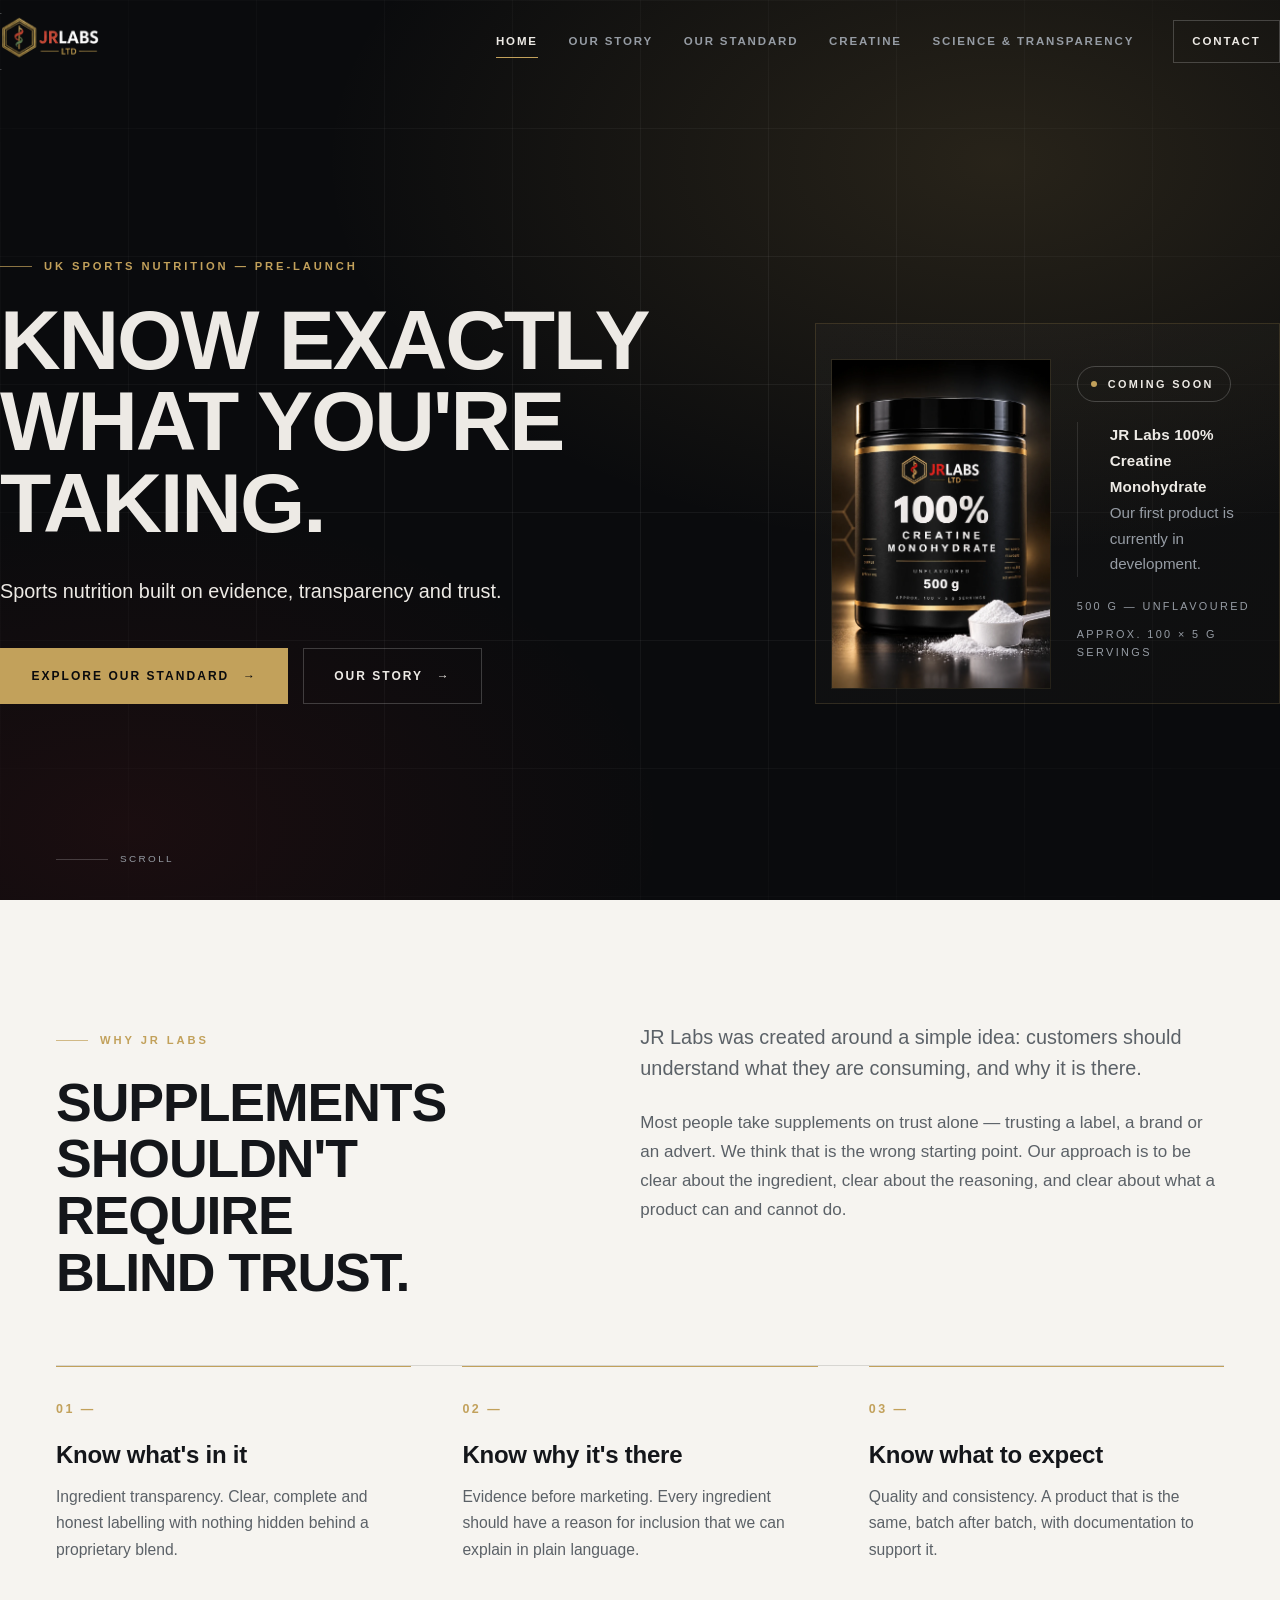
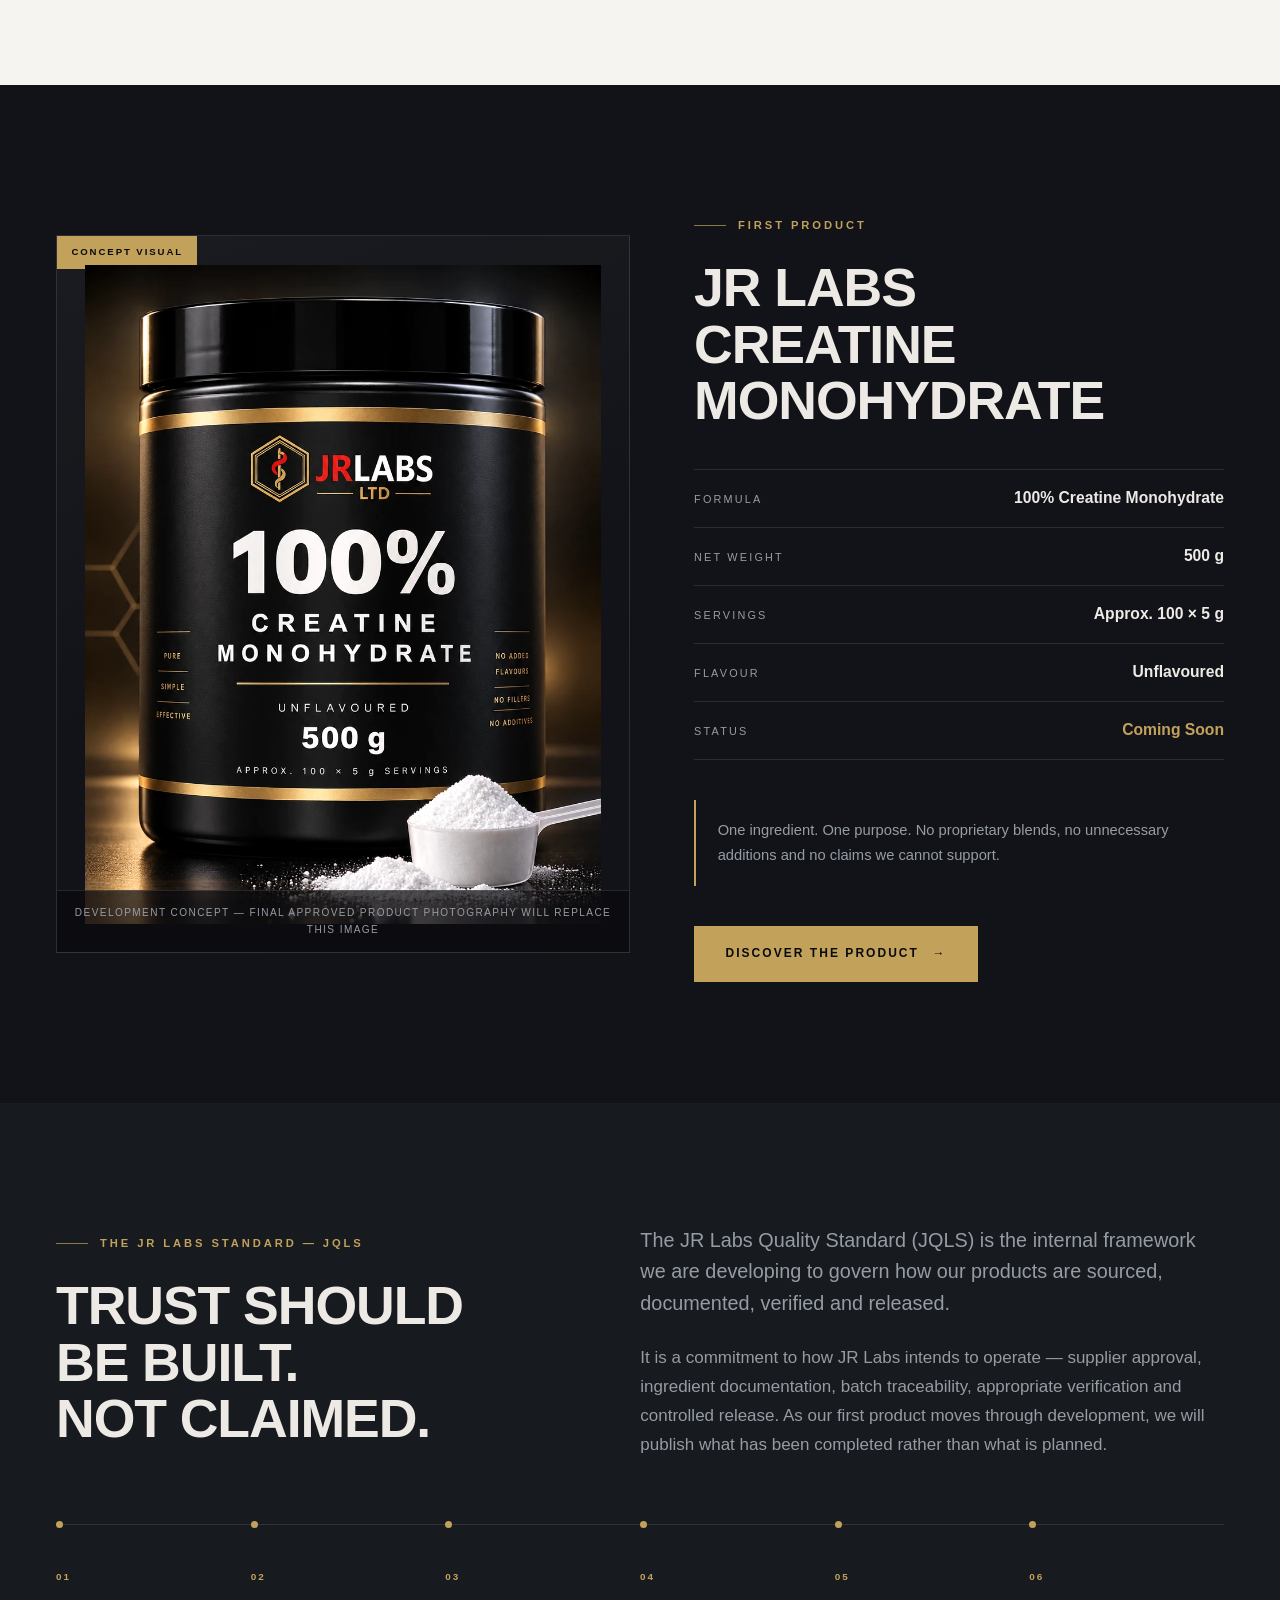
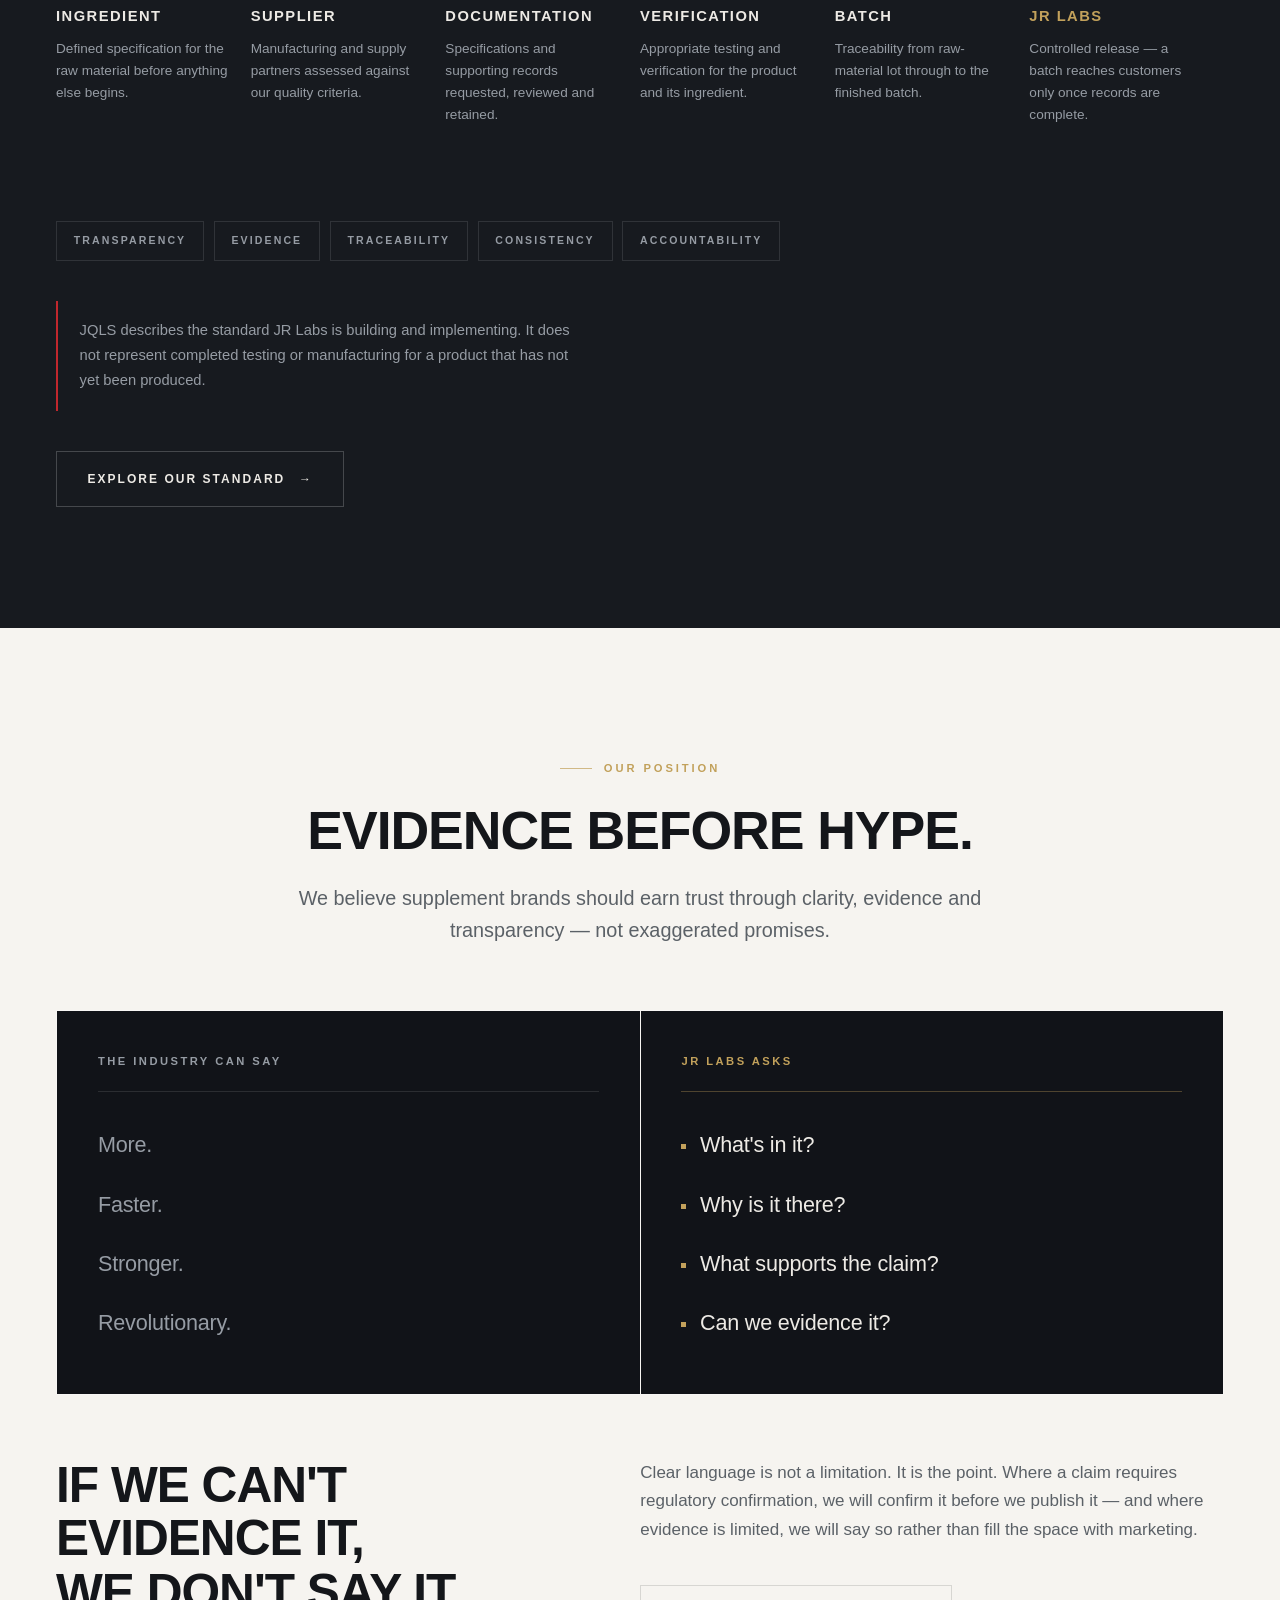
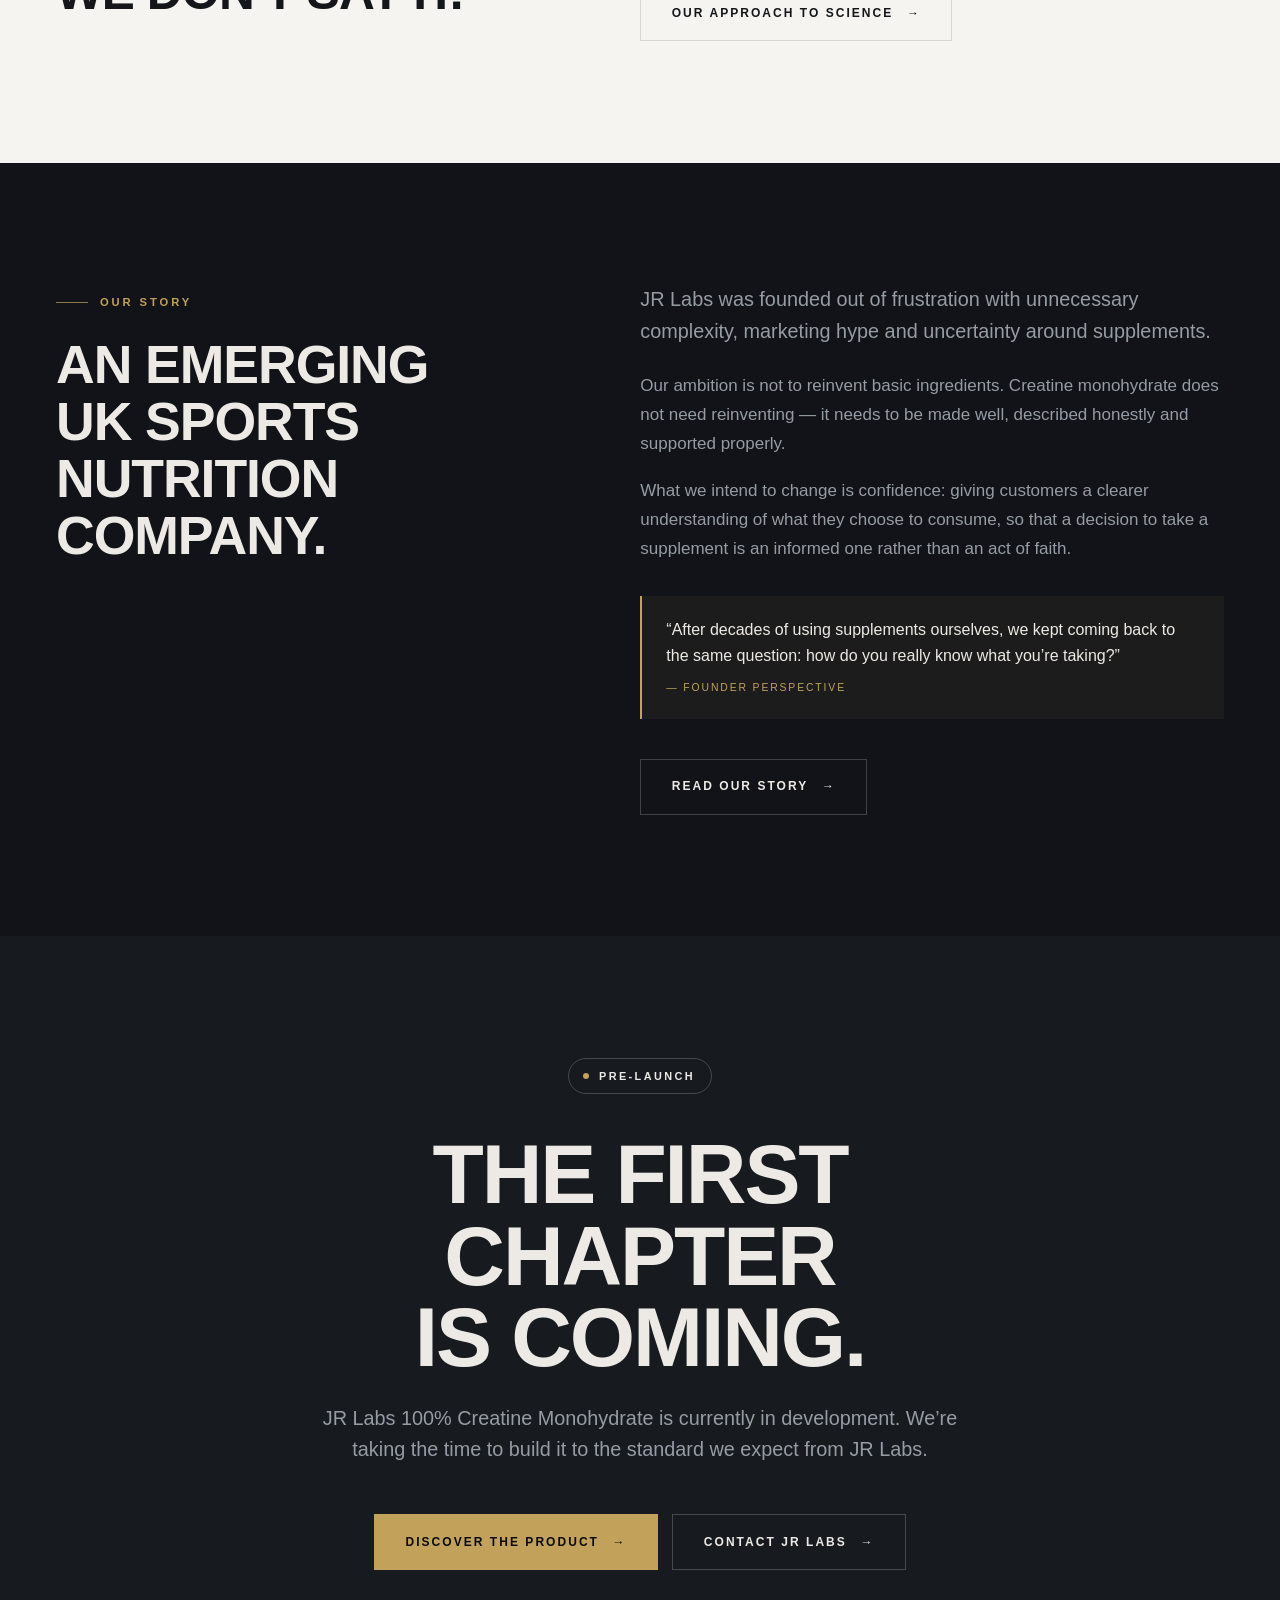
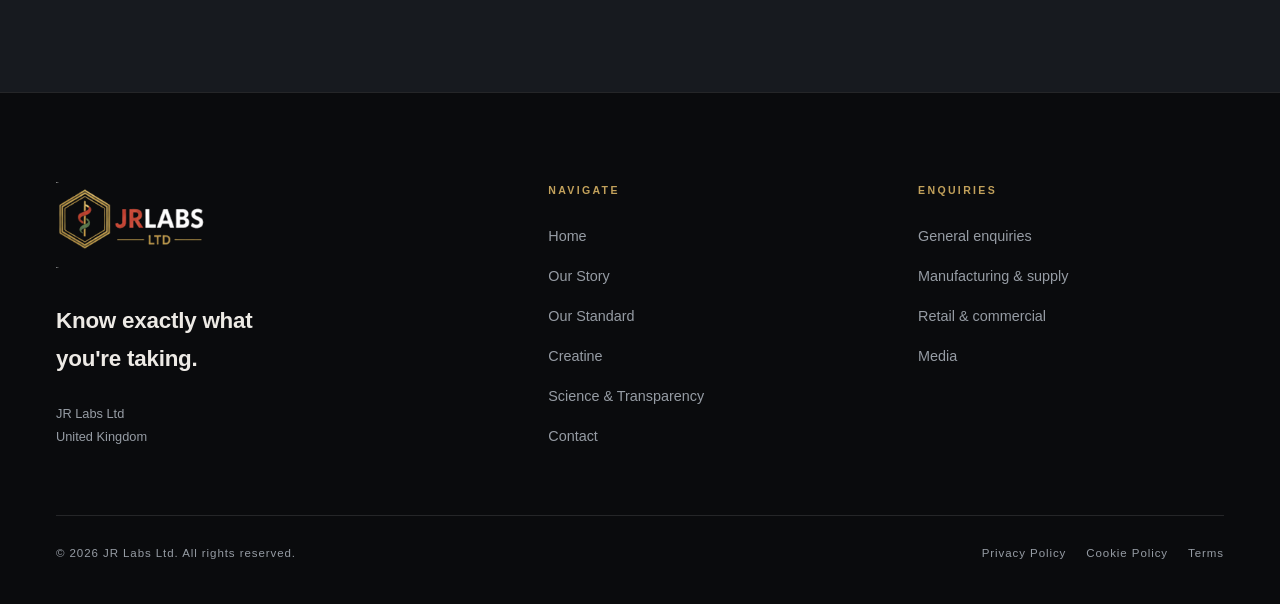
==== index.html @ 61f6411d "Add files via upload" ====
<!DOCTYPE html>
<html lang="en-GB">
<head>
<meta charset="utf-8">
<meta name="viewport" content="width=device-width, initial-scale=1">
<title>JR Labs — Know exactly what you're taking. | Evidence-led sports nutrition</title>
<meta name="description" content="JR Labs is an emerging UK sports nutrition company built around quality, transparency and trust. Our first product — JR Labs 100% Creatine Monohydrate — is coming soon.">
<link rel="canonical" href="https://jrlabs.co.uk/">
<meta name="theme-color" content="#0A0B0D">
<meta name="robots" content="index, follow">

<!-- Open Graph / social -->
<meta property="og:type" content="website">
<meta property="og:site_name" content="JR Labs">
<meta property="og:locale" content="en_GB">
<meta property="og:title" content="JR Labs — Know exactly what you're taking.">
<meta property="og:description" content="Evidence-led sports nutrition built around quality, transparency and trust. Our first product is coming soon.">
<meta property="og:url" content="https://jrlabs.co.uk/">
<meta property="og:image" content="https://jrlabs.co.uk/assets/img/og-image.svg">
<meta name="twitter:card" content="summary_large_image">
<meta name="twitter:title" content="JR Labs — Know exactly what you're taking.">
<meta name="twitter:description" content="Evidence-led sports nutrition built around quality, transparency and trust.">
<meta name="twitter:image" content="https://jrlabs.co.uk/assets/img/og-image.svg">

<link rel="icon" href="assets/img/favicon.svg" type="image/svg+xml">
<link rel="stylesheet" href="assets/css/styles.css">

<!-- Organisation data limited to facts confirmed by JR Labs. No address,
     company number, contact point or social profile is asserted here. -->
<script type="application/ld+json">
{
  "@context": "https://schema.org",
  "@type": "Organization",
  "name": "JR Labs Ltd",
  "alternateName": "JR Labs",
  "url": "https://jrlabs.co.uk/",
  "description": "JR Labs is an emerging UK sports nutrition company developing evidence-led supplements built around quality, transparency and trust.",
  "foundingLocation": { "@type": "Country", "name": "United Kingdom" }
}
</script>
</head>
<body>
<a class="skip-link" href="#main">Skip to content</a>

<!-- ============================ HEADER ============================ -->
<header class="site-header" id="siteHeader">
  <div class="wrap header-inner">
    <a class="brand brand--real" href="index.html" aria-label="JR Labs — home">
      <img src="assets/img/jr-labs-logo.png" alt="JR Labs Ltd" class="brand-logo" width="207" height="118">
    </a>

    <nav class="nav" aria-label="Primary">
      <ul class="nav-list">
        <li><a href="index.html" aria-current="page">Home</a></li>
        <li><a href="our-story.html">Our Story</a></li>
        <li><a href="our-standard.html">Our Standard</a></li>
        <li><a href="creatine.html">Creatine</a></li>
        <li><a href="science-transparency.html">Science &amp; Transparency</a></li>
        <li class="nav-cta"><a href="contact.html">Contact</a></li>
      </ul>
    </nav>

    <button class="nav-toggle" type="button" aria-expanded="false" aria-controls="mobileNav" aria-label="Open menu">
      <span class="bars" aria-hidden="true"><span></span><span></span></span>
    </button>
  </div>
</header>

<!-- ========================= MOBILE NAV ========================== -->
<div class="mobile-nav" id="mobileNav">
  <nav aria-label="Mobile">
    <ul>
      <li><a class="m-link" href="index.html" aria-current="page"><span class="idx">01</span> Home</a></li>
      <li><a class="m-link" href="our-story.html"><span class="idx">02</span> Our Story</a></li>
      <li><a class="m-link" href="our-standard.html"><span class="idx">03</span> Our Standard</a></li>
      <li><a class="m-link" href="creatine.html"><span class="idx">04</span> Creatine</a></li>
      <li><a class="m-link" href="science-transparency.html"><span class="idx">05</span> Science</a></li>
      <li><a class="m-link" href="contact.html"><span class="idx">06</span> Contact</a></li>
    </ul>
  </nav>
  <p class="m-foot">JR Labs Ltd — United Kingdom<br>Know exactly what you're taking.</p>
</div>

<main id="main">

  <!-- ======================= 1. HERO ============================= -->
  <section class="hero">
    <div class="hero-bg" aria-hidden="true"></div>
    <div class="hero-grid" aria-hidden="true"></div>

    <div class="wrap hero-inner">
      <div>
        <p class="eyebrow reveal">UK Sports Nutrition — Pre-Launch</p>
        <h1 class="display reveal d1">Know exactly<br>what you're<br>taking.</h1>
        <p class="lead reveal d2">Sports nutrition built on evidence, transparency and trust.</p>

        <div class="btn-row mt-3 reveal d3">
          <a class="btn btn--gold" href="our-standard.html">Explore Our Standard <span class="arw" aria-hidden="true">→</span></a>
          <a class="btn btn--ghost" href="our-story.html">Our Story <span class="arw" aria-hidden="true">→</span></a>
        </div>
      </div>

      <aside class="hero-aside hero-concept reveal d2">
        <div class="hero-concept-visual">
          <img src="assets/img/product-concept.webp" alt="Photorealistic development concept of a JR Labs 500 g creatine monohydrate tub. Final packaging is not yet approved." width="600" height="900" decoding="async">
        </div>
        <div class="hero-concept-copy">
          <span class="pill"><span class="dot" aria-hidden="true"></span> Coming Soon</span>
          <p class="hero-product">
            <strong>JR Labs 100% Creatine Monohydrate</strong>
            Our first product is currently in development.
          </p>
          <p class="hero-meta">
            <span>500 g — Unflavoured</span>
            <span>Approx. 100 × 5 g servings</span>
          </p>
        </div>
      </aside>
    </div>

    <p class="scroll-cue" aria-hidden="true"><span class="line"></span> Scroll</p>
  </section>

  <!-- ==================== 2. WHY JR LABS ========================= -->
  <section class="section section--light" aria-labelledby="why-h">
    <div class="wrap">
      <div class="split">
        <div>
          <p class="eyebrow reveal">Why JR Labs</p>
          <h2 class="h2 reveal d1" id="why-h">Supplements<br>shouldn't require<br>blind trust.</h2>
        </div>
        <div class="reveal d2">
          <p class="lead">JR Labs was created around a simple idea: customers should understand what they are consuming, and why it is there.</p>
          <p class="body mt-2">Most people take supplements on trust alone — trusting a label, a brand or an advert. We think that is the wrong starting point. Our approach is to be clear about the ingredient, clear about the reasoning, and clear about what a product can and cannot do.</p>
        </div>
      </div>

      <div class="grid grid-3 principles mt-4">
        <article class="principle">
          <span class="num">01 —</span>
          <h3 class="h3">Know what's in it</h3>
          <p>Ingredient transparency. Clear, complete and honest labelling with nothing hidden behind a proprietary blend.</p>
        </article>
        <article class="principle">
          <span class="num">02 —</span>
          <h3 class="h3">Know why it's there</h3>
          <p>Evidence before marketing. Every ingredient should have a reason for inclusion that we can explain in plain language.</p>
        </article>
        <article class="principle">
          <span class="num">03 —</span>
          <h3 class="h3">Know what to expect</h3>
          <p>Quality and consistency. A product that is the same, batch after batch, with documentation to support it.</p>
        </article>
      </div>
    </div>
  </section>

  <!-- ==================== 3. FIRST PRODUCT ======================= -->
  <section class="section section--charcoal" aria-labelledby="product-h">
    <div class="wrap product-showcase">
      <!-- Concept visual. Replace with approved product photography at launch. -->
      <figure class="concept reveal" style="margin:0">
        <span class="concept-tag">Concept Visual</span>
        <img src="assets/img/product-concept.webp" alt="Photorealistic development concept of a matte-black JR Labs creatine monohydrate tub with gold, white and red branding. Final packaging design is not yet confirmed." width="800" height="1200" loading="lazy" decoding="async">
        <figcaption class="concept-note">Development concept — final approved product photography will replace this image</figcaption>
      </figure>

      <div class="reveal d1">
        <p class="eyebrow">First Product</p>
        <h2 class="h2" id="product-h">JR Labs<br>Creatine<br>Monohydrate</h2>

        <dl class="spec mt-3">
          <div><dt>Formula</dt><dd>100% Creatine Monohydrate</dd></div>
          <div><dt>Net weight</dt><dd>500 g</dd></div>
          <div><dt>Servings</dt><dd>Approx. 100 × 5 g</dd></div>
          <div><dt>Flavour</dt><dd>Unflavoured</dd></div>
          <div><dt>Status</dt><dd class="accent">Coming Soon</dd></div>
        </dl>

        <p class="note mt-3">One ingredient. One purpose. No proprietary blends, no unnecessary additions and no claims we cannot support.</p>

        <div class="btn-row mt-3">
          <a class="btn btn--gold" href="creatine.html">Discover the product <span class="arw" aria-hidden="true">→</span></a>
        </div>
      </div>
    </div>
  </section>

  <!-- ================= 4. THE JR LABS STANDARD =================== -->
  <section class="section section--graphite" aria-labelledby="standard-h">
    <div class="wrap">
      <div class="split">
        <div>
          <p class="eyebrow reveal">The JR Labs Standard — JQLS</p>
          <h2 class="h2 reveal d1" id="standard-h">Trust should<br>be built.<br>Not claimed.</h2>
        </div>
        <div class="reveal d2">
          <p class="lead">The JR Labs Quality Standard (JQLS) is the internal framework we are developing to govern how our products are sourced, documented, verified and released.</p>
          <p class="body mt-2">It is a commitment to how JR Labs intends to operate — supplier approval, ingredient documentation, batch traceability, appropriate verification and controlled release. As our first product moves through development, we will publish what has been completed rather than what is planned.</p>
        </div>
      </div>

      <!-- Quality pathway -->
      <ol class="pathway">
        <li class="path-step">
          <span class="step-n">01</span>
          <h3>Ingredient</h3>
          <p>Defined specification for the raw material before anything else begins.</p>
        </li>
        <li class="path-step">
          <span class="step-n">02</span>
          <h3>Supplier</h3>
          <p>Manufacturing and supply partners assessed against our quality criteria.</p>
        </li>
        <li class="path-step">
          <span class="step-n">03</span>
          <h3>Documentation</h3>
          <p>Specifications and supporting records requested, reviewed and retained.</p>
        </li>
        <li class="path-step">
          <span class="step-n">04</span>
          <h3>Verification</h3>
          <p>Appropriate testing and verification for the product and its ingredient.</p>
        </li>
        <li class="path-step">
          <span class="step-n">05</span>
          <h3>Batch</h3>
          <p>Traceability from raw-material lot through to the finished batch.</p>
        </li>
        <li class="path-step">
          <span class="step-n">06</span>
          <h3>JR Labs</h3>
          <p>Controlled release — a batch reaches customers only once records are complete.</p>
        </li>
      </ol>

      <div class="chips mt-4 reveal">
        <span class="chip">Transparency</span>
        <span class="chip">Evidence</span>
        <span class="chip">Traceability</span>
        <span class="chip">Consistency</span>
        <span class="chip">Accountability</span>
      </div>

      <p class="note note--red mt-3">JQLS describes the standard JR Labs is building and implementing. It does not represent completed testing or manufacturing for a product that has not yet been produced.</p>

      <div class="btn-row mt-3 reveal">
        <a class="btn btn--ghost" href="our-standard.html">Explore Our Standard <span class="arw" aria-hidden="true">→</span></a>
      </div>
    </div>
  </section>

  <!-- ================= 5. EVIDENCE BEFORE HYPE =================== -->
  <section class="section section--light" aria-labelledby="evidence-h">
    <div class="wrap">
      <div class="center">
        <p class="eyebrow reveal">Our Position</p>
        <h2 class="h2 reveal d1" id="evidence-h">Evidence before hype.</h2>
        <p class="lead mt-2 reveal d2">We believe supplement brands should earn trust through clarity, evidence and transparency — not exaggerated promises.</p>
      </div>

      <div class="compare mt-4 reveal">
        <div class="industry">
          <h3>The industry can say</h3>
          <ul>
            <li>More.</li>
            <li>Faster.</li>
            <li>Stronger.</li>
            <li>Revolutionary.</li>
          </ul>
        </div>
        <div class="jr">
          <h3>JR Labs asks</h3>
          <ul>
            <li>What's in it?</li>
            <li>Why is it there?</li>
            <li>What supports the claim?</li>
            <li>Can we evidence it?</li>
          </ul>
        </div>
      </div>

      <div class="split mt-4">
        <p class="statement reveal">If we can't evidence it,<br>we don't say it.</p>
        <div class="reveal d1">
          <p class="body">Clear language is not a limitation. It is the point. Where a claim requires regulatory confirmation, we will confirm it before we publish it — and where evidence is limited, we will say so rather than fill the space with marketing.</p>
          <div class="btn-row mt-3">
            <a class="btn btn--ghost" href="science-transparency.html">Our approach to science <span class="arw" aria-hidden="true">→</span></a>
          </div>
        </div>
      </div>
    </div>
  </section>

  <!-- ======================= 6. OUR STORY ======================== -->
  <section class="section section--charcoal" aria-labelledby="story-h">
    <div class="wrap split">
      <div>
        <p class="eyebrow reveal">Our Story</p>
        <h2 class="h2 reveal d1" id="story-h">An emerging<br>UK sports<br>nutrition<br>company.</h2>
      </div>
      <div class="reveal d2">
        <p class="lead">JR Labs was founded out of frustration with unnecessary complexity, marketing hype and uncertainty around supplements.</p>
        <p class="body mt-2">Our ambition is not to reinvent basic ingredients. Creatine monohydrate does not need reinventing — it needs to be made well, described honestly and supported properly.</p>
        <p class="body">What we intend to change is confidence: giving customers a clearer understanding of what they choose to consume, so that a decision to take a supplement is an informed one rather than an act of faith.</p>
        <blockquote class="founder-note">“After decades of using supplements ourselves, we kept coming back to the same question: how do you really know what you’re taking?”<span>— Founder perspective</span></blockquote>
        <div class="btn-row mt-3">
          <a class="btn btn--ghost" href="our-story.html">Read our story <span class="arw" aria-hidden="true">→</span></a>
        </div>
      </div>
    </div>
  </section>

  <!-- ==================== 7. PRE-LAUNCH CTA ====================== -->
  <section class="section section--graphite cta-band" aria-labelledby="cta-h">
    <div class="wrap">
      <span class="pill reveal"><span class="dot" aria-hidden="true"></span> Pre-Launch</span>
      <h2 class="display mt-3 reveal d1" id="cta-h">The first chapter<br>is coming.</h2>
      <p class="lead mt-2 reveal d2" style="margin-inline:auto">JR Labs 100% Creatine Monohydrate is currently in development. We’re taking the time to build it to the standard we expect from JR Labs.</p>
      <div class="btn-row reveal d3">
        <a class="btn btn--gold" href="creatine.html">Discover the product <span class="arw" aria-hidden="true">→</span></a>
        <a class="btn btn--ghost" href="contact.html">Contact JR Labs <span class="arw" aria-hidden="true">→</span></a>
      </div>
    </div>
  </section>

</main>

<!-- ============================ FOOTER ============================ -->
<footer class="site-footer">
  <div class="wrap">
    <div class="footer-top">
      <div>
        <a class="brand brand--real" href="index.html" aria-label="JR Labs — home">
      <img src="assets/img/jr-labs-logo.png" alt="JR Labs Ltd" class="brand-logo" width="207" height="118">
    </a>
        <p class="footer-tag">Know exactly what you're taking.</p>
        <p class="footer-co">JR Labs Ltd<br>United Kingdom</p>
      </div>

      <nav aria-label="Footer">
        <h2 class="footer-h">Navigate</h2>
        <ul class="footer-links">
          <li><a href="index.html">Home</a></li>
          <li><a href="our-story.html">Our Story</a></li>
          <li><a href="our-standard.html">Our Standard</a></li>
          <li><a href="creatine.html">Creatine</a></li>
          <li><a href="science-transparency.html">Science &amp; Transparency</a></li>
          <li><a href="contact.html">Contact</a></li>
        </ul>
      </nav>

      <div>
        <h2 class="footer-h">Enquiries</h2>
        <ul class="footer-links">
          <li><a href="contact.html">General enquiries</a></li>
          <li><a href="contact.html">Manufacturing &amp; supply</a></li>
          <li><a href="contact.html">Retail &amp; commercial</a></li>
          <li><a href="contact.html">Media</a></li>
        </ul>
      </div>
    </div>

    <div class="footer-bottom">
      <p>&copy; <span data-year>2026</span> JR Labs Ltd. All rights reserved.</p>
      <nav class="footer-legal" aria-label="Legal">
        <a href="privacy-policy.html">Privacy Policy</a>
        <a href="cookie-policy.html">Cookie Policy</a>
        <a href="terms.html">Terms</a>
      </nav>
    </div>
  </div>
</footer>

<script src="assets/js/main.js" defer></script>
</body>
</html>
---- assets/css/styles.css ----
/* ==========================================================================
   JR LABS — WEBSITE V1
   Single stylesheet. No build step, no external dependencies.
   Sections: 1 Tokens · 2 Reset · 3 Typography · 4 Layout · 5 Buttons
             6 Header/Nav · 7 Hero · 8 Components · 9 Pages · 10 Footer
             11 Forms · 12 Motion · 13 Responsive
   ========================================================================== */

/* 1. TOKENS ---------------------------------------------------------------- */
:root{
  /* Surfaces */
  --ink:#0A0B0D;
  --charcoal:#111318;
  --graphite:#171A1F;
  --graphite-2:#20242A;
  --paper:#F6F4F0;
  --paper-2:#ECE8E1;
  --white:#FFFFFF;

  /* Brand */
  --gold:#C2A15B;
  --gold-deep:#9A7E3F;
  --gold-wash:rgba(194,161,91,.14);
  --red:#C1272D;

  /* Text */
  --on-dark:#EDEAE5;
  --on-dark-muted:#969CA4;
  --on-light:#14161A;
  --on-light-muted:#5B6167;

  /* Lines */
  --line-dark:rgba(255,255,255,.11);
  --line-dark-2:rgba(255,255,255,.20);
  --line-light:rgba(10,11,13,.13);

  /* Metrics */
  --gutter:clamp(20px,5vw,56px);
  --maxw:1220px;
  --section-y:clamp(76px,9.5vw,150px);
  --header-h:84px;
  --header-h-sm:64px;

  /* Type */
  --ff:"Inter","Helvetica Neue",Helvetica,Arial,"Segoe UI",Roboto,system-ui,-apple-system,sans-serif;

  --ease:cubic-bezier(.22,.61,.36,1);
}
:root{ --on-light-muted:#5B6167; }

/* 2. RESET ----------------------------------------------------------------- */
*,*::before,*::after{ box-sizing:border-box; }
html{ -webkit-text-size-adjust:100%; scroll-behavior:smooth; }
body{
  margin:0;
  font-family:var(--ff);
  font-size:1.0625rem;
  line-height:1.7;
  color:var(--on-dark);
  background:var(--ink);
  -webkit-font-smoothing:antialiased;
  text-rendering:optimizeLegibility;
  overflow-x:hidden;
}
img,svg{ max-width:100%; display:block; }
a{ color:inherit; text-decoration:none; }
button{ font:inherit; color:inherit; }
ul,ol{ margin:0; padding:0; list-style:none; }
h1,h2,h3,h4,p,figure,blockquote{ margin:0; }
hr{ border:0; border-top:1px solid var(--line-dark); margin:0; }

/* Focus — always visible, never removed */
:focus-visible{
  outline:2px solid var(--gold);
  outline-offset:3px;
  border-radius:1px;
}
.skip-link{
  position:absolute; left:var(--gutter); top:-100px; z-index:200;
  background:var(--gold); color:var(--ink);
  padding:.75rem 1.25rem; font-size:.8rem; letter-spacing:.14em; text-transform:uppercase; font-weight:600;
  transition:top .2s var(--ease);
}
.skip-link:focus{ top:1rem; }

/* 3. TYPOGRAPHY ------------------------------------------------------------ */
.display{
  font-size:clamp(2.45rem,7.2vw,5.25rem);
  line-height:.97;
  letter-spacing:-.025em;
  font-weight:650;
  text-transform:uppercase;
}
.h2{
  font-size:clamp(1.85rem,4.4vw,3.35rem);
  line-height:1.06;
  letter-spacing:-.02em;
  font-weight:640;
  text-transform:uppercase;
}
.h3{
  font-size:clamp(1.15rem,1.9vw,1.5rem);
  line-height:1.25;
  letter-spacing:-.01em;
  font-weight:620;
}
.h4{
  font-size:.95rem; line-height:1.4; font-weight:640;
  letter-spacing:.02em;
}
.eyebrow{
  display:inline-flex; align-items:center; gap:.75rem;
  font-size:.7rem; letter-spacing:.26em; text-transform:uppercase;
  font-weight:600; color:var(--gold); margin-bottom:1.5rem;
}
.eyebrow::before{
  content:""; width:32px; height:1px; background:var(--gold); opacity:.7;
}
.lead{
  font-size:clamp(1.05rem,1.55vw,1.28rem);
  line-height:1.6; color:var(--on-dark-muted); max-width:62ch;
}
.body{ color:var(--on-dark-muted); max-width:64ch; }
.body + .body{ margin-top:1.15rem; }
.section--light .lead,
.section--light .body{ color:var(--on-light-muted); }
.num{
  font-size:.78rem; letter-spacing:.2em; font-weight:600; color:var(--gold);
  font-variant-numeric:tabular-nums;
}
.accent{ color:var(--gold); }
.mark-red{ color:var(--red); }
strong{ font-weight:640; color:inherit; }

/* 4. LAYOUT ---------------------------------------------------------------- */
.wrap{ width:min(var(--maxw),100% - (var(--gutter) * 2)); margin-inline:auto; }
.wrap--narrow{ width:min(860px,100% - (var(--gutter) * 2)); }
.section{ padding-block:var(--section-y); position:relative; }
.section--light{ background:var(--paper); color:var(--on-light); }
.section--paper2{ background:var(--paper-2); color:var(--on-light); }
.section--charcoal{ background:var(--charcoal); }
.section--graphite{ background:var(--graphite); }
.section--tight{ padding-block:clamp(56px,6vw,96px); }
.section--light hr{ border-color:var(--line-light); }

.grid{ display:grid; gap:clamp(28px,4vw,64px); }
.grid-2{ grid-template-columns:repeat(2,minmax(0,1fr)); }
.grid-3{ grid-template-columns:repeat(3,minmax(0,1fr)); }
.grid-4{ grid-template-columns:repeat(4,minmax(0,1fr)); }
.split{ display:grid; grid-template-columns:minmax(0,1fr) minmax(0,1.15fr); gap:clamp(32px,6vw,96px); align-items:start; }
.stack > * + *{ margin-top:1.5rem; }
.mt-1{ margin-top:.75rem; } .mt-2{ margin-top:1.5rem; } .mt-3{ margin-top:2.5rem; } .mt-4{ margin-top:clamp(2.5rem,5vw,4.5rem); }
.center{ text-align:center; }
.center .lead,.center .body{ margin-inline:auto; }
.center .eyebrow{ justify-content:center; }

/* Hairline detail used throughout */
.rule{ height:1px; background:var(--line-dark); width:100%; }
.section--light .rule{ background:var(--line-light); }

/* 5. BUTTONS --------------------------------------------------------------- */
.btn{
  display:inline-flex; align-items:center; gap:.85rem;
  padding:1.05rem 1.9rem;
  font-size:.75rem; font-weight:640; letter-spacing:.17em; text-transform:uppercase;
  border:1px solid transparent; background:transparent; cursor:pointer;
  transition:background-color .35s var(--ease), color .35s var(--ease), border-color .35s var(--ease), transform .35s var(--ease);
}
.btn .arw{ transition:transform .35s var(--ease); }
.btn:hover .arw{ transform:translateX(5px); }
.btn--gold{ background:var(--gold); color:var(--ink); }
.btn--gold:hover{ background:#D4B570; }
.btn--ghost{ border-color:var(--line-dark-2); color:var(--on-dark); }
.btn--ghost:hover{ border-color:var(--gold); color:var(--gold); }
.section--light .btn--ghost{ border-color:var(--line-light); color:var(--on-light); }
.section--light .btn--ghost:hover{ border-color:var(--gold-deep); color:var(--gold-deep); }
.btn--dark{ background:var(--ink); color:var(--on-dark); }
.btn--dark:hover{ background:var(--graphite-2); }
.btn-row{ display:flex; flex-wrap:wrap; gap:.9rem; }
.link-arrow{
  display:inline-flex; align-items:center; gap:.7rem;
  font-size:.75rem; letter-spacing:.17em; text-transform:uppercase; font-weight:640;
  color:var(--gold); padding-bottom:.35rem; border-bottom:1px solid rgba(194,161,91,.35);
  transition:border-color .3s var(--ease), gap .3s var(--ease);
}
.link-arrow:hover{ border-color:var(--gold); gap:1.05rem; }

/* Coming-soon indicator */
.pill{
  display:inline-flex; align-items:center; gap:.65rem;
  padding:.5rem 1rem .5rem .85rem;
  border:1px solid var(--line-dark-2); border-radius:999px;
  font-size:.68rem; letter-spacing:.22em; text-transform:uppercase; font-weight:600;
  color:var(--on-dark);
}
.pill .dot{ width:6px; height:6px; border-radius:50%; background:var(--gold); animation:pulse 2.8s var(--ease) infinite; }
.section--light .pill{ border-color:var(--line-light); color:var(--on-light); }
@keyframes pulse{ 0%,100%{ opacity:1; transform:scale(1);} 50%{ opacity:.35; transform:scale(.8);} }

/* 6. HEADER / NAV ---------------------------------------------------------- */
.site-header{
  position:fixed; inset:0 0 auto 0; z-index:100;
  height:var(--header-h);
  display:flex; align-items:center;
  background:rgba(10,11,13,0);
  border-bottom:1px solid transparent;
  transition:height .4s var(--ease), background-color .4s var(--ease), border-color .4s var(--ease), backdrop-filter .4s var(--ease);
}
.site-header.is-scrolled{
  height:var(--header-h-sm);
  background:rgba(10,11,13,.86);
  backdrop-filter:saturate(140%) blur(14px);
  -webkit-backdrop-filter:saturate(140%) blur(14px);
  border-bottom-color:var(--line-dark);
}
.header-inner{ display:flex; align-items:center; justify-content:space-between; gap:2rem; width:100%; }

.brand{ display:inline-flex; align-items:center; gap:.8rem; }
.brand .mark{ width:30px; height:33px; color:var(--gold); flex:none; transition:transform .5s var(--ease); }
.brand:hover .mark{ transform:rotate(-8deg); }
.brand-text{ display:flex; align-items:baseline; gap:.42rem; line-height:1; }
.brand-name{ font-size:1.02rem; font-weight:700; letter-spacing:.14em; text-transform:uppercase; }
.brand-name .jr{ color:var(--red); }
.brand-suffix{ font-size:.55rem; letter-spacing:.24em; font-weight:600; color:var(--on-dark-muted); text-transform:uppercase; }

.nav-list{ display:flex; align-items:center; gap:clamp(1.1rem,2.4vw,2.2rem); }
.nav-list a{
  position:relative; display:inline-block; padding:.4rem 0;
  font-size:.72rem; letter-spacing:.16em; text-transform:uppercase; font-weight:600;
  color:var(--on-dark-muted); transition:color .3s var(--ease);
}
.nav-list a::after{
  content:""; position:absolute; left:0; bottom:0; height:1px; width:0; background:var(--gold);
  transition:width .35s var(--ease);
}
.nav-list a:hover{ color:var(--on-dark); }
.nav-list a:hover::after,
.nav-list a[aria-current="page"]::after{ width:100%; }
.nav-list a[aria-current="page"]{ color:var(--on-dark); }
.nav-cta{ margin-left:.5rem; }
.nav-cta a{
  border:1px solid var(--line-dark-2); padding:.7rem 1.15rem !important; color:var(--on-dark) !important;
  transition:border-color .3s var(--ease), color .3s var(--ease);
}
.nav-cta a::after{ display:none; }
.nav-cta a:hover{ border-color:var(--gold); color:var(--gold) !important; }

.nav-toggle{
  display:none; align-items:center; justify-content:center;
  width:46px; height:46px; margin-right:-10px;
  background:none; border:0; cursor:pointer;
}
.nav-toggle .bars{ display:block; width:24px; height:12px; position:relative; }
.nav-toggle .bars span{
  position:absolute; left:0; height:1.5px; width:100%; background:var(--on-dark);
  transition:transform .35s var(--ease), opacity .25s var(--ease);
}
.nav-toggle .bars span:nth-child(1){ top:0; }
.nav-toggle .bars span:nth-child(2){ bottom:0; }
body.nav-open .nav-toggle .bars span:nth-child(1){ transform:translateY(5px) rotate(45deg); }
body.nav-open .nav-toggle .bars span:nth-child(2){ transform:translateY(-5px) rotate(-45deg); }

.mobile-nav{
  position:fixed; inset:0; z-index:99;
  background:var(--ink);
  padding:calc(var(--header-h) + 2rem) var(--gutter) 3rem;
  display:flex; flex-direction:column; justify-content:space-between;
  opacity:0; visibility:hidden; transform:translateY(-8px);
  transition:opacity .4s var(--ease), transform .4s var(--ease), visibility .4s;
  overflow-y:auto;
}
.mobile-nav.is-open{ opacity:1; visibility:visible; transform:none; }
.mobile-nav ul{ display:flex; flex-direction:column; gap:.35rem; }
.mobile-nav a.m-link{
  display:flex; align-items:baseline; gap:1rem;
  padding:.85rem 0; border-bottom:1px solid var(--line-dark);
  font-size:clamp(1.5rem,7vw,2.1rem); font-weight:640; letter-spacing:-.01em; text-transform:uppercase;
}
.mobile-nav a.m-link .idx{ font-size:.62rem; letter-spacing:.2em; color:var(--gold); font-weight:600; }
.mobile-nav a.m-link[aria-current="page"]{ color:var(--gold); }
.mobile-nav .m-foot{ margin-top:2.5rem; color:var(--on-dark-muted); font-size:.8rem; letter-spacing:.06em; }
body.nav-open{ overflow:hidden; }

/* 7. HERO ------------------------------------------------------------------ */
.hero{
  position:relative; min-height:100svh; display:flex; align-items:center;
  padding-top:calc(var(--header-h) + 4rem); padding-bottom:clamp(3rem,8vw,6rem);
  overflow:hidden; isolation:isolate;
}
.hero-bg{ position:absolute; inset:0; z-index:-2; background:var(--ink); }
.hero-bg::before{
  content:""; position:absolute; inset:0;
  background:
    radial-gradient(85% 70% at 78% 18%, rgba(194,161,91,.16), transparent 62%),
    radial-gradient(70% 60% at 10% 92%, rgba(193,39,45,.09), transparent 60%);
}
.hero-grid{
  position:absolute; inset:0; z-index:-1; opacity:.5;
  background-image:
    linear-gradient(to right, var(--line-dark) 1px, transparent 1px),
    linear-gradient(to bottom, var(--line-dark) 1px, transparent 1px);
  background-size:clamp(80px,10vw,140px) clamp(80px,10vw,140px);
  -webkit-mask-image:radial-gradient(75% 75% at 50% 45%, #000 25%, transparent 100%);
          mask-image:radial-gradient(75% 75% at 50% 45%, #000 25%, transparent 100%);
}
.hero-inner{ display:grid; grid-template-columns:minmax(0,1.35fr) minmax(0,.85fr); gap:clamp(32px,6vw,80px); align-items:end; width:100%; }
.hero h1{ margin-bottom:2rem; }
.hero .lead{ max-width:46ch; color:var(--on-dark); opacity:.86; }
.hero-product{
  border-left:1px solid var(--line-dark); padding-left:clamp(20px,2.5vw,36px);
  font-size:.95rem; color:var(--on-dark-muted); max-width:34ch;
}
.hero-product strong{ color:var(--on-dark); display:block; letter-spacing:.01em; }
.hero-aside{ display:flex; flex-direction:column; gap:1.75rem; align-items:flex-start; padding-bottom:.5rem; }
.hero-meta{ font-size:.68rem; letter-spacing:.22em; text-transform:uppercase; color:var(--on-dark-muted); }
.hero-meta span{ display:block; }
.hero-meta span + span{ margin-top:.55rem; }
.scroll-cue{
  position:absolute; left:var(--gutter); bottom:2rem; z-index:2;
  display:flex; align-items:center; gap:.75rem;
  font-size:.62rem; letter-spacing:.24em; text-transform:uppercase; color:var(--on-dark-muted);
}
.scroll-cue .line{ width:52px; height:1px; background:var(--line-dark-2); position:relative; overflow:hidden; }
.scroll-cue .line::after{
  content:""; position:absolute; inset:0; background:var(--gold);
  transform:translateX(-100%); animation:sweep 3.4s var(--ease) infinite;
}
@keyframes sweep{ 0%{transform:translateX(-100%);} 55%{transform:translateX(100%);} 100%{transform:translateX(100%);} }

/* Page hero (interior pages) */
.page-hero{
  position:relative; padding-top:calc(var(--header-h) + clamp(56px,9vw,110px));
  padding-bottom:clamp(48px,7vw,90px);
  border-bottom:1px solid var(--line-dark); overflow:hidden;
}
.page-hero::before{
  content:""; position:absolute; inset:0; z-index:-1;
  background:radial-gradient(70% 90% at 85% 0%, rgba(194,161,91,.13), transparent 60%);
}
.page-hero h1{ max-width:18ch; }
.page-hero .lead{ margin-top:1.75rem; }

/* Breadcrumb */
.crumb{ font-size:.66rem; letter-spacing:.22em; text-transform:uppercase; color:var(--on-dark-muted); margin-bottom:1.5rem; }
.crumb a:hover{ color:var(--gold); }
.crumb span{ color:var(--gold); }

/* 8. COMPONENTS ------------------------------------------------------------ */
/* Principle cards */
.principles{ border-top:1px solid var(--line-light); }
.principle{
  padding-top:2rem; border-top:1px solid transparent; position:relative;
}
.principle::before{
  content:""; position:absolute; top:-1px; left:0; width:0; height:1px; background:var(--gold);
  transition:width .7s var(--ease);
}
.principle.is-visible::before{ width:100%; }
.principle .num{ display:block; margin-bottom:1.25rem; }
.principle p{ margin-top:.85rem; color:var(--on-light-muted); font-size:.98rem; }
.section--charcoal .principle p,.section--graphite .principle p{ color:var(--on-dark-muted); }

/* Feature / value cards */
.card{
  padding:clamp(1.6rem,2.6vw,2.4rem);
  border:1px solid var(--line-dark); background:rgba(255,255,255,.018);
  transition:border-color .4s var(--ease), background-color .4s var(--ease), transform .4s var(--ease);
}
.card:hover{ border-color:var(--line-dark-2); background:rgba(255,255,255,.035); }
.card .num{ display:block; margin-bottom:1.1rem; }
.card p{ margin-top:.8rem; color:var(--on-dark-muted); font-size:.97rem; }
.section--light .card{ border-color:var(--line-light); background:rgba(10,11,13,.015); }
.section--light .card:hover{ border-color:rgba(10,11,13,.22); background:rgba(10,11,13,.03); }
.section--light .card p{ color:var(--on-light-muted); }

/* Product concept block */
.product-showcase{ display:grid; grid-template-columns:minmax(0,1fr) minmax(0,1fr); gap:clamp(32px,5vw,80px); align-items:center; }
.concept{
  position:relative; border:1px solid var(--line-dark); background:
    linear-gradient(160deg, rgba(255,255,255,.04), rgba(255,255,255,0) 55%), var(--charcoal);
  padding:clamp(1.5rem,3vw,2.5rem); display:flex; align-items:center; justify-content:center;
  aspect-ratio:4/5; overflow:hidden;
}
.concept img{ width:100%; height:100%; object-fit:contain; }
.concept-tag{
  position:absolute; left:0; top:0;
  display:inline-flex; align-items:center; gap:.55rem;
  background:var(--gold); color:var(--ink);
  padding:.5rem .9rem; font-size:.6rem; letter-spacing:.2em; text-transform:uppercase; font-weight:700;
}
.concept-note{
  position:absolute; left:0; right:0; bottom:0;
  padding:.85rem 1rem; border-top:1px solid var(--line-dark);
  background:rgba(10,11,13,.72);
  font-size:.63rem; letter-spacing:.14em; text-transform:uppercase; color:var(--on-dark-muted); text-align:center;
}
/* Spec list */
.spec{ border-top:1px solid var(--line-dark); }
.spec div{
  display:flex; justify-content:space-between; align-items:baseline; gap:1.5rem;
  padding:.95rem 0; border-bottom:1px solid var(--line-dark);
}
.spec dt{ font-size:.68rem; letter-spacing:.2em; text-transform:uppercase; color:var(--on-dark-muted); }
.spec dd{ margin:0; font-size:.98rem; font-weight:600; text-align:right; }
.section--light .spec,.section--light .spec div{ border-color:var(--line-light); }
.section--light .spec dt{ color:var(--on-light-muted); }

/* Quality pathway */
.pathway{ display:grid; grid-template-columns:repeat(6,minmax(0,1fr)); gap:0; border-top:1px solid var(--line-dark); margin-top:clamp(2.5rem,5vw,4rem); }
.path-step{ position:relative; padding:2.25rem 1.25rem 2rem 0; }
.path-step::before{
  content:""; position:absolute; top:-4px; left:0; width:7px; height:7px; border-radius:50%;
  background:var(--gold); transform:scale(0); transition:transform .5s var(--ease);
}
.pathway.is-visible .path-step::before{ transform:scale(1); }
.pathway.is-visible .path-step:nth-child(2)::before{ transition-delay:.09s; }
.pathway.is-visible .path-step:nth-child(3)::before{ transition-delay:.18s; }
.pathway.is-visible .path-step:nth-child(4)::before{ transition-delay:.27s; }
.pathway.is-visible .path-step:nth-child(5)::before{ transition-delay:.36s; }
.pathway.is-visible .path-step:nth-child(6)::before{ transition-delay:.45s; }
.path-step .step-n{ font-size:.62rem; letter-spacing:.2em; color:var(--gold); font-weight:600; }
.path-step h3{ margin-top:.9rem; font-size:.92rem; letter-spacing:.1em; text-transform:uppercase; font-weight:640; }
.path-step p{ margin-top:.6rem; font-size:.85rem; line-height:1.6; color:var(--on-dark-muted); }
.path-step:last-child h3{ color:var(--gold); }

/* Principle chips */
.chips{ display:flex; flex-wrap:wrap; gap:.6rem; }
.chip{
  padding:.6rem 1.05rem; border:1px solid var(--line-dark);
  font-size:.66rem; letter-spacing:.2em; text-transform:uppercase; font-weight:600; color:var(--on-dark-muted);
}
.section--light .chip{ border-color:var(--line-light); color:var(--on-light-muted); }

/* Comparison */
.compare{ display:grid; grid-template-columns:repeat(2,minmax(0,1fr)); gap:1px; background:var(--line-dark); border:1px solid var(--line-dark); }
.compare > div{ background:var(--charcoal); padding:clamp(1.75rem,3.2vw,2.75rem); }
.compare h3{
  font-size:.7rem; letter-spacing:.22em; text-transform:uppercase; font-weight:640;
  color:var(--on-dark-muted); padding-bottom:1.25rem; border-bottom:1px solid var(--line-dark); margin-bottom:1.5rem;
}
.compare .jr h3{ color:var(--gold); border-color:rgba(194,161,91,.35); }
.compare li{ font-size:clamp(1.05rem,2vw,1.35rem); font-weight:520; padding:.7rem 0; letter-spacing:-.01em; }
.compare .industry li{ color:var(--on-dark-muted); }
.compare .jr li{ color:var(--on-dark); display:flex; gap:.85rem; align-items:baseline; }
.compare .jr li::before{ content:""; width:5px; height:5px; background:var(--gold); flex:none; transform:translateY(-3px); }
.statement{
  font-size:clamp(1.65rem,4.6vw,3.1rem); line-height:1.08; letter-spacing:-.02em; text-transform:uppercase; font-weight:640;
  max-width:20ch;
}

/* Callout / disclosure box */
.note{
  border-left:2px solid var(--gold); padding:1.1rem 0 1.1rem 1.35rem;
  font-size:.92rem; color:var(--on-dark-muted); max-width:64ch;
}
.section--light .note{ color:var(--on-light-muted); }
.note--red{ border-left-color:var(--red); }
.status-box{
  border:1px solid var(--line-dark); padding:clamp(1.4rem,2.4vw,2rem);
  background:rgba(255,255,255,.02);
}
.status-box h3{ font-size:.7rem; letter-spacing:.22em; text-transform:uppercase; color:var(--gold); font-weight:640; }
.status-box p{ margin-top:.9rem; color:var(--on-dark-muted); font-size:.95rem; }
.section--light .status-box{ border-color:var(--line-light); background:rgba(10,11,13,.02); }
.section--light .status-box p{ color:var(--on-light-muted); }

/* Editorial (long-form) */
.editorial p{ font-size:clamp(1rem,1.3vw,1.12rem); line-height:1.78; color:var(--on-dark-muted); }
.editorial p + p{ margin-top:1.35rem; }
.editorial h2{ margin-top:clamp(2.75rem,5vw,4.25rem); margin-bottom:1.5rem; }
.editorial h2:first-child{ margin-top:0; }
.pull{
  border-top:1px solid var(--line-dark); border-bottom:1px solid var(--line-dark);
  padding:clamp(1.75rem,3vw,2.5rem) 0; margin:clamp(2.5rem,4vw,3.5rem) 0;
  font-size:clamp(1.3rem,2.8vw,1.95rem); line-height:1.25; letter-spacing:-.015em; font-weight:600; color:var(--on-dark);
}
.section--light .pull{ color:var(--on-light); border-color:var(--line-light); }

/* Numbered pillar list (Our Standard) */
.pillar{
  display:grid; grid-template-columns:auto minmax(0,1fr); gap:clamp(1.25rem,4vw,3.5rem);
  padding:clamp(1.75rem,3vw,2.6rem) 0; border-top:1px solid var(--line-dark);
}
.pillar:last-child{ border-bottom:1px solid var(--line-dark); }
.pillar .num{ font-size:.75rem; padding-top:.45rem; }
.pillar p{ margin-top:.9rem; color:var(--on-dark-muted); max-width:62ch; }
.pillar .tagline{ margin-top:1.1rem; font-size:.68rem; letter-spacing:.2em; text-transform:uppercase; color:var(--on-dark-muted); }

/* Future / coming-with-launch tiles */
.future{
  border:1px dashed var(--line-dark-2); padding:clamp(1.5rem,2.6vw,2.2rem);
  display:flex; flex-direction:column; gap:.9rem; min-height:190px; justify-content:space-between;
  background:repeating-linear-gradient(135deg, rgba(255,255,255,.014) 0 10px, transparent 10px 20px);
}
.future h3{ font-size:1.02rem; letter-spacing:.02em; }
.future p{ font-size:.9rem; color:var(--on-dark-muted); }
.future .tag{ font-size:.62rem; letter-spacing:.2em; text-transform:uppercase; color:var(--gold); font-weight:640; }

/* Big CTA band */
.cta-band{ text-align:center; }
.cta-band .display{ max-width:16ch; margin-inline:auto; }
.cta-band .btn-row{ justify-content:center; margin-top:clamp(2rem,4vw,3rem); }

/* 9. FOOTER ---------------------------------------------------------------- */
.site-footer{ background:var(--ink); border-top:1px solid var(--line-dark); padding-top:clamp(56px,7vw,90px); padding-bottom:2.5rem; }
.footer-top{ display:grid; grid-template-columns:minmax(0,1.4fr) repeat(2,minmax(0,1fr)); gap:clamp(32px,5vw,64px); padding-bottom:clamp(40px,5vw,64px); border-bottom:1px solid var(--line-dark); }
.footer-tag{ margin-top:1.5rem; font-size:clamp(1.1rem,2vw,1.4rem); font-weight:600; letter-spacing:-.01em; max-width:16ch; }
.footer-co{ margin-top:1.5rem; font-size:.8rem; color:var(--on-dark-muted); line-height:1.8; }
.footer-h{ font-size:.66rem; letter-spacing:.22em; text-transform:uppercase; color:var(--gold); font-weight:640; margin-bottom:1.35rem; }
.footer-links li + li{ margin-top:.7rem; }
.footer-links a{ font-size:.9rem; color:var(--on-dark-muted); transition:color .3s var(--ease); }
.footer-links a:hover{ color:var(--on-dark); }
.footer-bottom{
  padding-top:1.75rem; display:flex; flex-wrap:wrap; gap:1rem 2rem; align-items:center; justify-content:space-between;
  font-size:.72rem; letter-spacing:.08em; color:var(--on-dark-muted);
}
.footer-legal{ display:flex; flex-wrap:wrap; gap:1.25rem; }
.footer-legal a:hover{ color:var(--gold); }

/* 10. FORMS ---------------------------------------------------------------- */
.form{ display:grid; gap:1.5rem; }
.field{ display:flex; flex-direction:column; gap:.6rem; }
.field label{ font-size:.68rem; letter-spacing:.2em; text-transform:uppercase; font-weight:640; color:var(--on-dark-muted); }
.field .opt{ color:var(--on-dark-muted); opacity:.7; letter-spacing:.12em; }
.field input,.field select,.field textarea{
  width:100%; background:rgba(255,255,255,.03); color:var(--on-dark);
  border:1px solid var(--line-dark); border-radius:0;
  padding:.95rem 1rem; font-family:inherit; font-size:1rem; line-height:1.5;
  transition:border-color .3s var(--ease), background-color .3s var(--ease);
  appearance:none;
}
.field select{
  background-image:linear-gradient(45deg,transparent 50%,var(--gold) 50%),linear-gradient(135deg,var(--gold) 50%,transparent 50%);
  background-position:calc(100% - 20px) calc(1.35rem),calc(100% - 15px) calc(1.35rem);
  background-size:5px 5px,5px 5px; background-repeat:no-repeat;
}
/* Native dropdown menus are rendered by the OS/browser in some environments.
   Force high-contrast options so the open menu remains readable in Windows/Edge. */
.field select option{
  background:#ffffff;
  color:#171717;
}
.field select option:checked{
  background:#d7d0c4;
  color:#171717;
}
.field textarea{ min-height:170px; resize:vertical; }
.field input:hover,.field select:hover,.field textarea:hover{ border-color:var(--line-dark-2); }
.field input:focus,.field select:focus,.field textarea:focus{ border-color:var(--gold); background:rgba(255,255,255,.05); }
.field .hint{ font-size:.78rem; color:var(--on-dark-muted); letter-spacing:0; text-transform:none; }
.form-note{
  border:1px solid var(--line-dark); padding:1rem 1.15rem;
  font-size:.85rem; color:var(--on-dark-muted);
}
.form-status{
  display:none; border-left:2px solid var(--gold); background:rgba(194,161,91,.07);
  padding:1rem 1.25rem; font-size:.92rem; color:var(--on-dark);
}
.form-status.is-shown{ display:block; }
.contact-grid{ display:grid; grid-template-columns:minmax(0,.85fr) minmax(0,1.15fr); gap:clamp(36px,6vw,88px); align-items:start; }
.detail-list div{ padding:1.1rem 0; border-bottom:1px solid var(--line-dark); }
.detail-list dt{ font-size:.66rem; letter-spacing:.2em; text-transform:uppercase; color:var(--gold); font-weight:640; }
.detail-list dd{ margin:.5rem 0 0; font-size:.98rem; color:var(--on-dark); }
.detail-list .placeholder{ color:var(--on-dark-muted); font-size:.85rem; letter-spacing:.06em; }


.detail-list dd a,
.form-note a,
.note a{
  color:var(--on-dark);
  text-decoration-color:var(--gold);
  text-underline-offset:.2em;
}
.detail-list dd a:hover,
.form-note a:hover,
.note a:hover{
  color:var(--gold);
}

/* 11. MOTION --------------------------------------------------------------- */
.reveal{ opacity:0; transform:translateY(22px); transition:opacity .9s var(--ease), transform .9s var(--ease); }
.reveal.is-visible{ opacity:1; transform:none; }
.reveal.d1{ transition-delay:.09s; } .reveal.d2{ transition-delay:.18s; } .reveal.d3{ transition-delay:.27s; }

@media (prefers-reduced-motion: reduce){
  html{ scroll-behavior:auto; }
  *,*::before,*::after{
    animation-duration:.001ms !important; animation-iteration-count:1 !important;
    transition-duration:.001ms !important; scroll-behavior:auto !important;
  }
  .reveal{ opacity:1; transform:none; }
}

/* 12. RESPONSIVE ----------------------------------------------------------- */
@media (max-width:1080px){
  .pathway{ grid-template-columns:repeat(3,minmax(0,1fr)); }
  .path-step{ padding-right:1rem; }
  .path-step:nth-child(n+4){ border-top:1px solid var(--line-dark); }
}
@media (max-width:960px){
  .nav{ display:none; }
  .nav-toggle{ display:inline-flex; }
  .hero-inner{ grid-template-columns:1fr; align-items:start; gap:2.5rem; }
  .hero-aside{ flex-direction:row; flex-wrap:wrap; align-items:center; gap:1.25rem 2rem; }
  .split,.product-showcase,.contact-grid,.grid-2{ grid-template-columns:1fr; }
  .grid-3,.grid-4{ grid-template-columns:repeat(2,minmax(0,1fr)); }
  .footer-top{ grid-template-columns:1fr 1fr; }
  .footer-top > :first-child{ grid-column:1 / -1; }
}
@media (max-width:720px){
  body{ font-size:1rem; }
  .hero{ min-height:auto; padding-top:calc(var(--header-h) + 3.5rem); }
  .scroll-cue{ display:none; }
  .grid-3,.grid-4{ grid-template-columns:1fr; }
  .pathway{ grid-template-columns:1fr; border-top:0; }
  .path-step{ padding:1.5rem 0 1.5rem 1.5rem; border-top:0; border-left:1px solid var(--line-dark); }
  .path-step::before{ top:1.55rem; left:-4px; }
  .path-step:nth-child(n+4){ border-top:0; }
  .compare{ grid-template-columns:1fr; }
  .btn{ width:100%; justify-content:space-between; }
  .btn-row{ flex-direction:column; align-items:stretch; }
  .cta-band .btn-row{ align-items:stretch; }
  .pillar{ grid-template-columns:1fr; gap:.6rem; }
  .concept{ aspect-ratio:1/1; }
  .spec dd{ font-size:.92rem; }
  .footer-top{ grid-template-columns:1fr; }
}
@media (max-width:420px){
  .brand-suffix{ display:none; }
}

/* Print — clean fallback */
@media print{
  .site-header,.mobile-nav,.nav-toggle,.scroll-cue{ display:none !important; }
  body{ background:#fff; color:#000; }
}

/* ==================== JR LABS V1.1 REFINEMENTS ==================== */
.brand--real{ display:inline-flex; align-items:center; line-height:0; }
.brand-logo{ width:clamp(112px,8.5vw,148px); height:auto; display:block; object-fit:contain; }
.site-footer .brand-logo{ width:150px; }

.hero-concept{
  display:grid;
  grid-template-columns:minmax(150px,.9fr) minmax(170px,1fr);
  align-items:center;
  gap:clamp(18px,2.4vw,34px);
  padding:1.1rem;
  border:1px solid rgba(194,161,91,.18);
  background:linear-gradient(145deg,rgba(255,255,255,.025),rgba(194,161,91,.025));
}
.hero-concept-visual{ position:relative; min-height:330px; display:flex; align-items:flex-end; justify-content:center; overflow:hidden; }
.hero-concept-visual::before{ content:""; position:absolute; inset:8% 6% 5%; background:radial-gradient(circle at 50% 60%,rgba(194,161,91,.16),transparent 54%); filter:blur(14px); }
.hero-concept-visual img{ position:relative; width:min(100%,260px); height:auto; filter:drop-shadow(0 28px 36px rgba(0,0,0,.38)); transform:translateY(6%); }
.concept-kicker{ position:absolute; top:.2rem; left:.2rem; z-index:2; font-size:.56rem; letter-spacing:.22em; text-transform:uppercase; color:var(--gold); }
.hero-concept-copy{ display:flex; flex-direction:column; gap:1.25rem; align-items:flex-start; }
.hero-concept-copy .hero-product{ margin:0; }
.hero-concept-copy .hero-meta{ margin:0; }

.founder-note{ margin:2rem 0 0; padding:1.35rem 1.5rem; border-left:2px solid var(--gold); background:rgba(194,161,91,.06); color:inherit; font-size:clamp(1rem,1.2vw,1.15rem); line-height:1.6; }
.founder-note span{ display:block; margin-top:.75rem; font-size:.65rem; letter-spacing:.18em; text-transform:uppercase; color:var(--gold); font-style:normal; }

.closing-trust{ max-width:760px; margin:2.25rem auto 0; font-size:clamp(1.05rem,1.65vw,1.45rem); line-height:1.45; color:var(--on-dark-muted); }
.closing-trust strong{ color:var(--on-dark); font-weight:650; }

.science-pillar-band{ background:linear-gradient(180deg,var(--paper) 0%,var(--paper-2) 100%); color:var(--on-light); }
.science-pillar-band .h2{ max-width:18ch; }
.science-pillars{ border-top:1px solid rgba(10,11,13,.14); }
.science-pillar{ padding:2rem 1.25rem 1rem 0; border-right:1px solid rgba(10,11,13,.12); }
.science-pillar:last-child{ border-right:0; }
.science-pillar>span{ color:var(--gold-deep); font-size:.65rem; letter-spacing:.18em; }
.science-pillar h3{ margin:.85rem 0 .75rem; font-size:clamp(1.3rem,2vw,1.8rem); }
.science-pillar p{ color:var(--on-light-muted); max-width:34ch; line-height:1.7; }

@media (max-width: 980px){
  .hero-concept{ grid-template-columns:1fr 1fr; }
  .hero-concept-visual{ min-height:280px; }
  .brand-logo{ width:124px; }
}
@media (max-width: 720px){
  .hero-concept{ grid-template-columns:1fr; }
  .hero-concept-visual{ min-height:260px; }
  .hero-concept-visual img{ width:min(82%,230px); }
  .science-pillar{ border-right:0; border-bottom:1px solid rgba(10,11,13,.12); padding:1.6rem 0; }
  .science-pillar:last-child{ border-bottom:0; }
  .brand-logo{ width:112px; }
}

/* ==================== JR LABS V1.2 FINAL REFINEMENTS ==================== */
/* Smaller, calmer brand mark in the header; footer remains intentionally larger. */
.site-header .brand-logo{ width:clamp(100px,7.4vw,132px); }
.header-inner{ align-items:center; }

/* Give the hero product more authority without implying final approved packaging. */
.hero-concept{
  grid-template-columns:minmax(180px,1.08fr) minmax(170px,.92fr);
  gap:clamp(16px,2vw,28px);
  padding:.9rem;
}
.hero-concept-visual{ min-height:350px; }
.hero-concept-visual::before{
  inset:5% 2% 2%;
  background:radial-gradient(circle at 50% 58%,rgba(194,161,91,.20),transparent 56%);
}
.hero-concept-visual img{
  width:min(100%,305px);
  filter:brightness(1.08) contrast(1.04) drop-shadow(0 30px 38px rgba(0,0,0,.42));
  transform:translateY(4%);
}

/* Product showcase: retain the concept treatment while improving visual prominence. */
.product-showcase{ grid-template-columns:minmax(0,1.04fr) minmax(0,.96fr); }
.concept{ padding:clamp(1.15rem,2.2vw,2rem); }
.concept img{
  width:106%;
  height:106%;
  max-width:none;
  filter:brightness(1.07) contrast(1.035) drop-shadow(0 24px 34px rgba(0,0,0,.25));
}

@media (max-width:980px){
  .site-header .brand-logo{ width:112px; }
  .hero-concept{ grid-template-columns:1fr 1fr; }
  .hero-concept-visual{ min-height:300px; }
  .hero-concept-visual img{ width:min(100%,270px); }
}
@media (max-width:720px){
  .site-header .brand-logo{ width:102px; }
  .hero{ padding-top:calc(var(--header-h) + 2.75rem); }
  .hero-inner{ gap:2rem; }
  .hero-concept{ grid-template-columns:1fr; padding:.85rem; }
  .hero-concept-visual{ min-height:285px; }
  .hero-concept-visual img{ width:min(88%,250px); transform:translateY(2%); }
  .concept{ aspect-ratio:4/5; padding:1rem; }
  .concept img{ width:104%; height:104%; }
}
@media (max-width:420px){
  .site-header .brand-logo{ width:96px; }
  .hero h1{ margin-bottom:1.4rem; }
  .hero-concept-visual{ min-height:255px; }
  .hero-concept-visual img{ width:min(90%,225px); }
}


/* ==================== JR LABS V1.2.2 PRODUCT CONCEPT RENDER ==================== */
/* Photographic development render replaces the original line-art SVG. */
.concept img[src$="product-concept.webp"]{
  width:100%;
  height:100%;
  object-fit:cover;
  object-position:center 48%;
  filter:brightness(1.02) contrast(1.02);
}
.hero-concept-visual img[src$="product-concept.webp"]{
  width:min(100%,310px);
  height:auto;
  object-fit:contain;
  object-position:center;
  filter:none;
  transform:none;
  border:1px solid rgba(194,161,91,.12);
}
@media (max-width:720px){
  .hero-concept-visual img[src$="product-concept.webp"]{ width:min(92%,270px); }
}
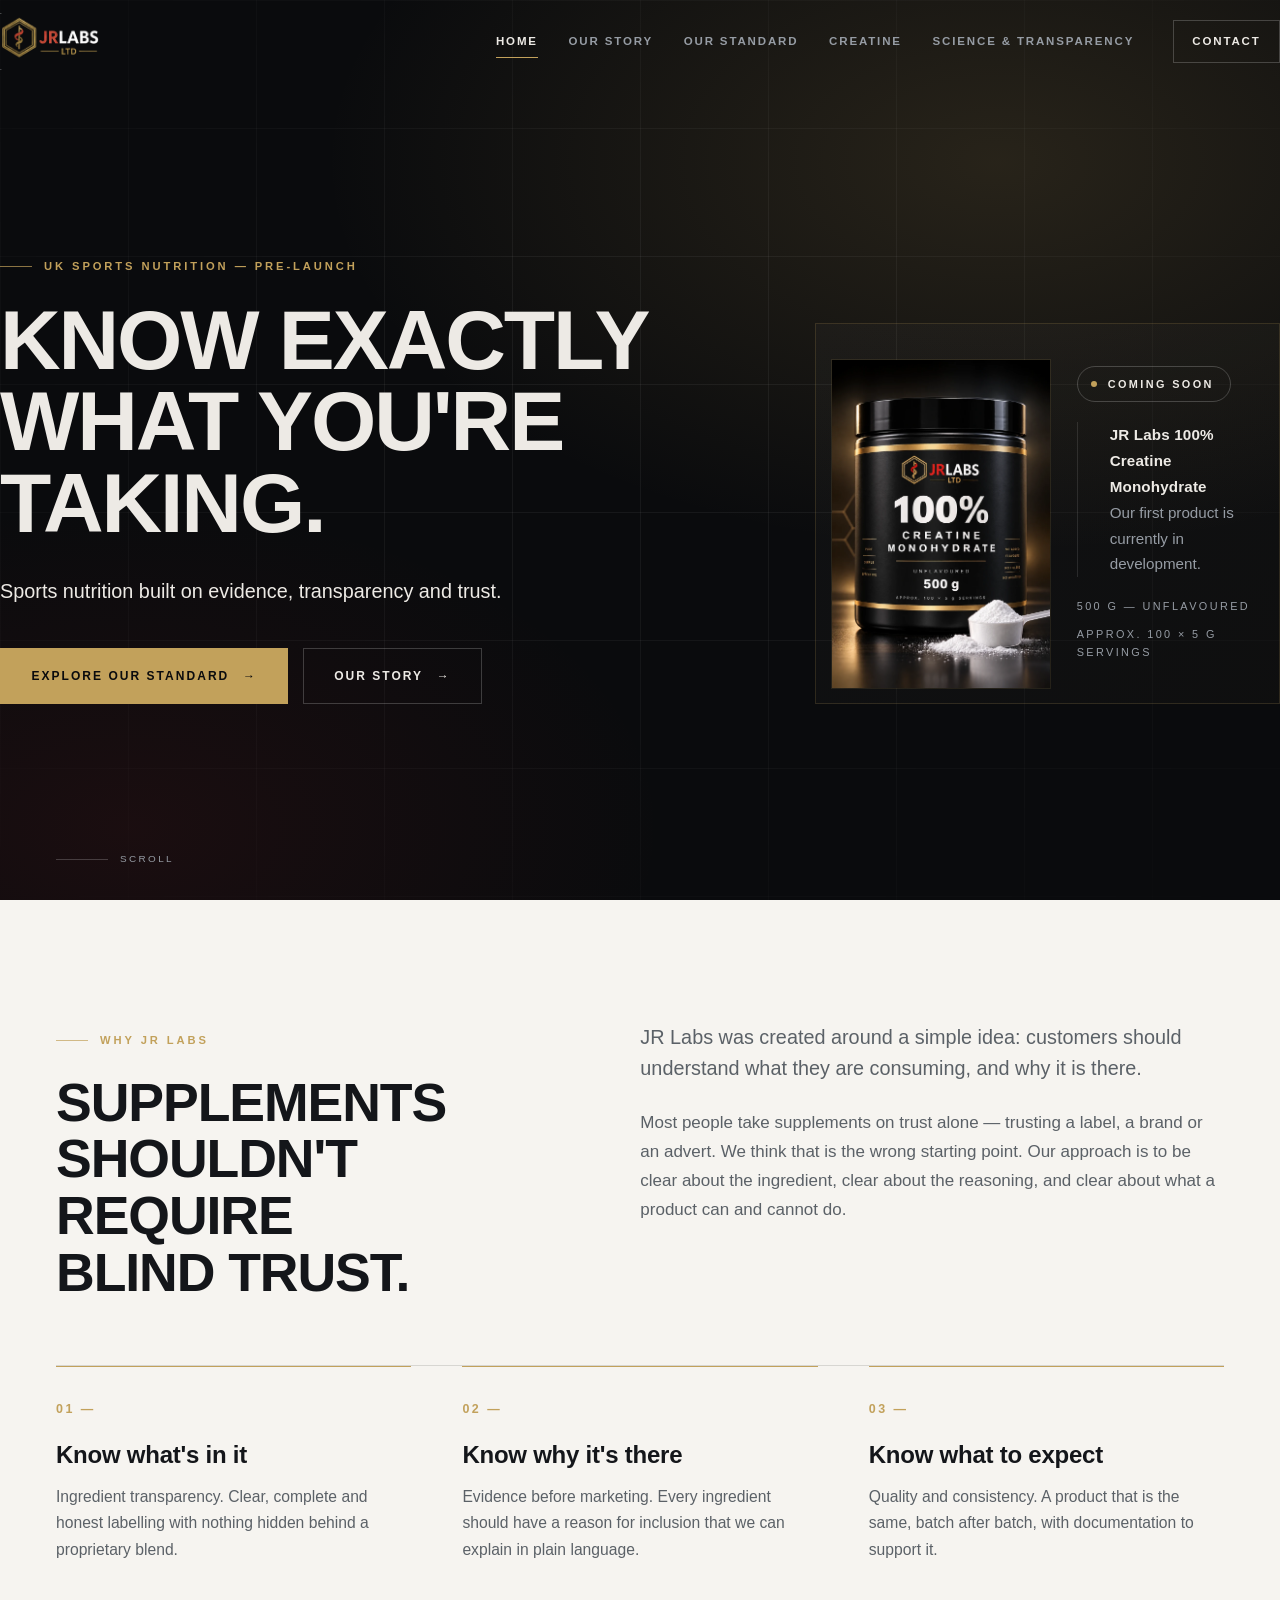
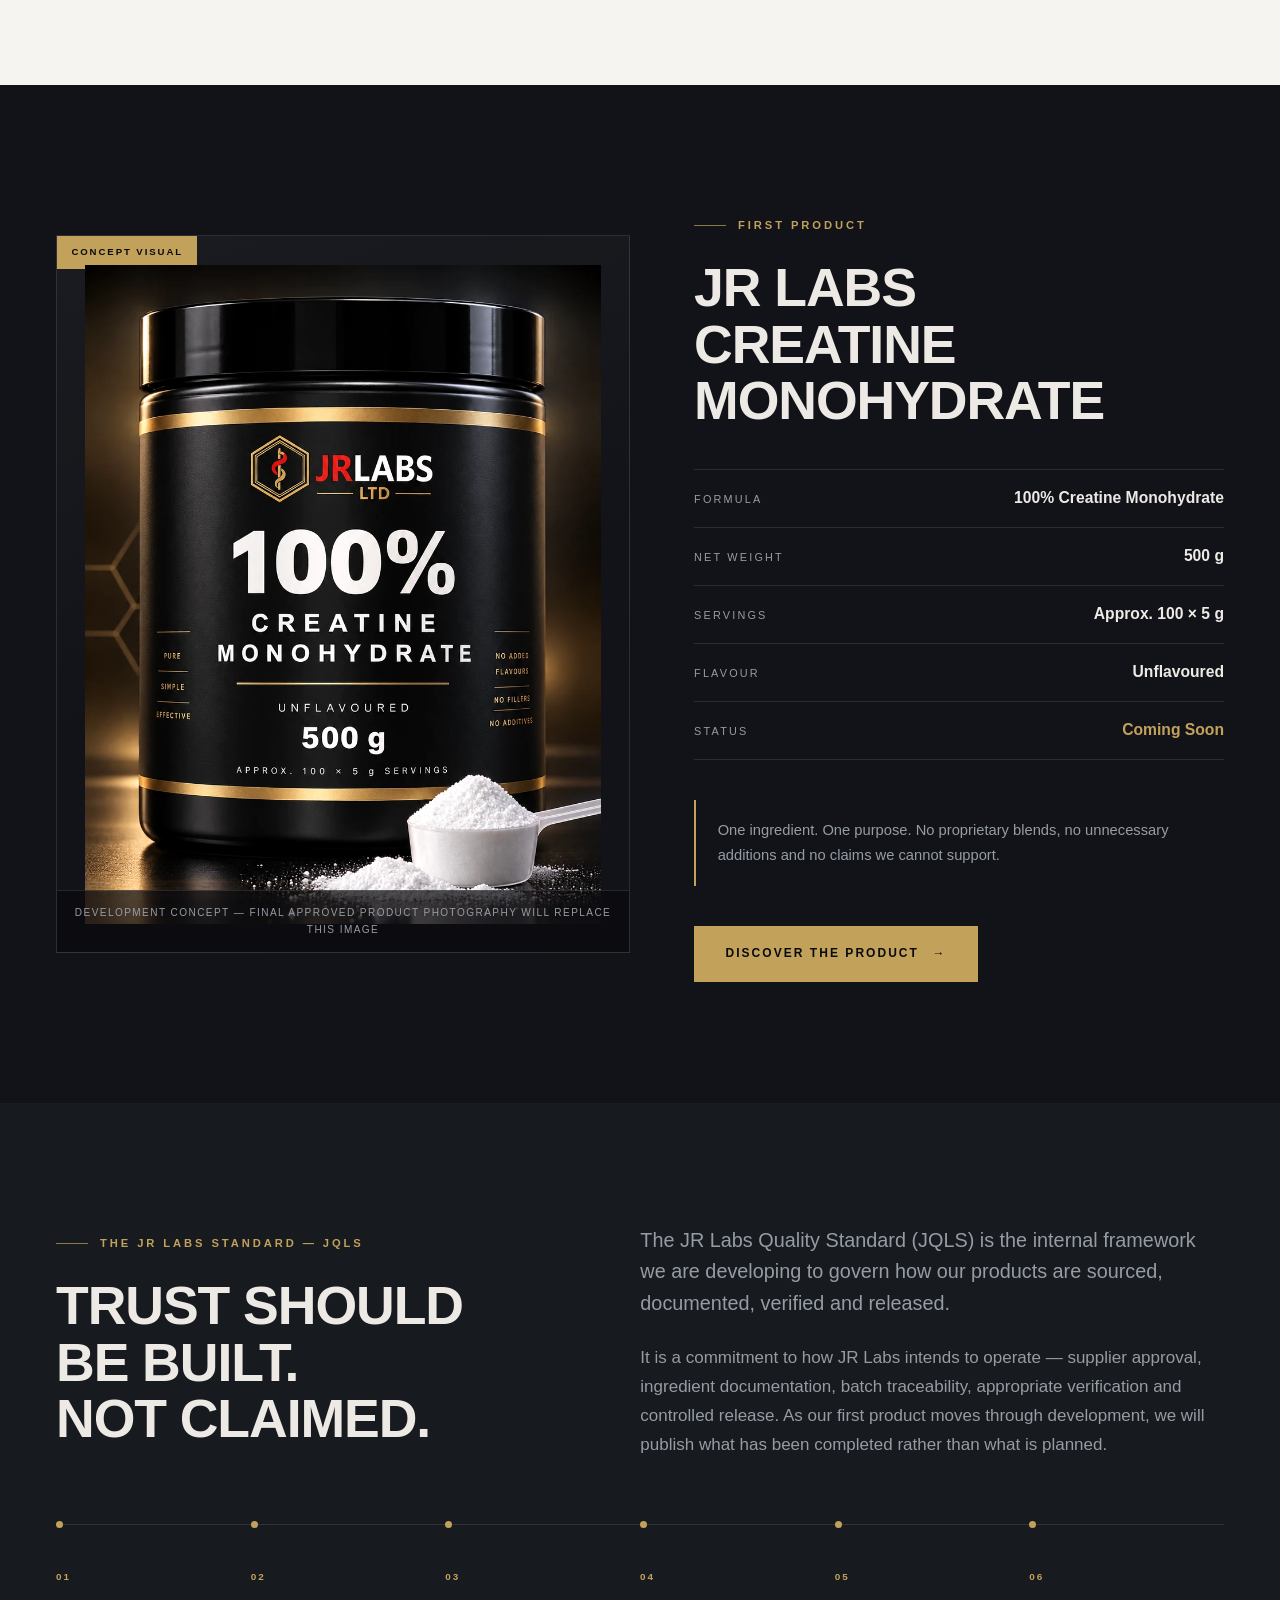
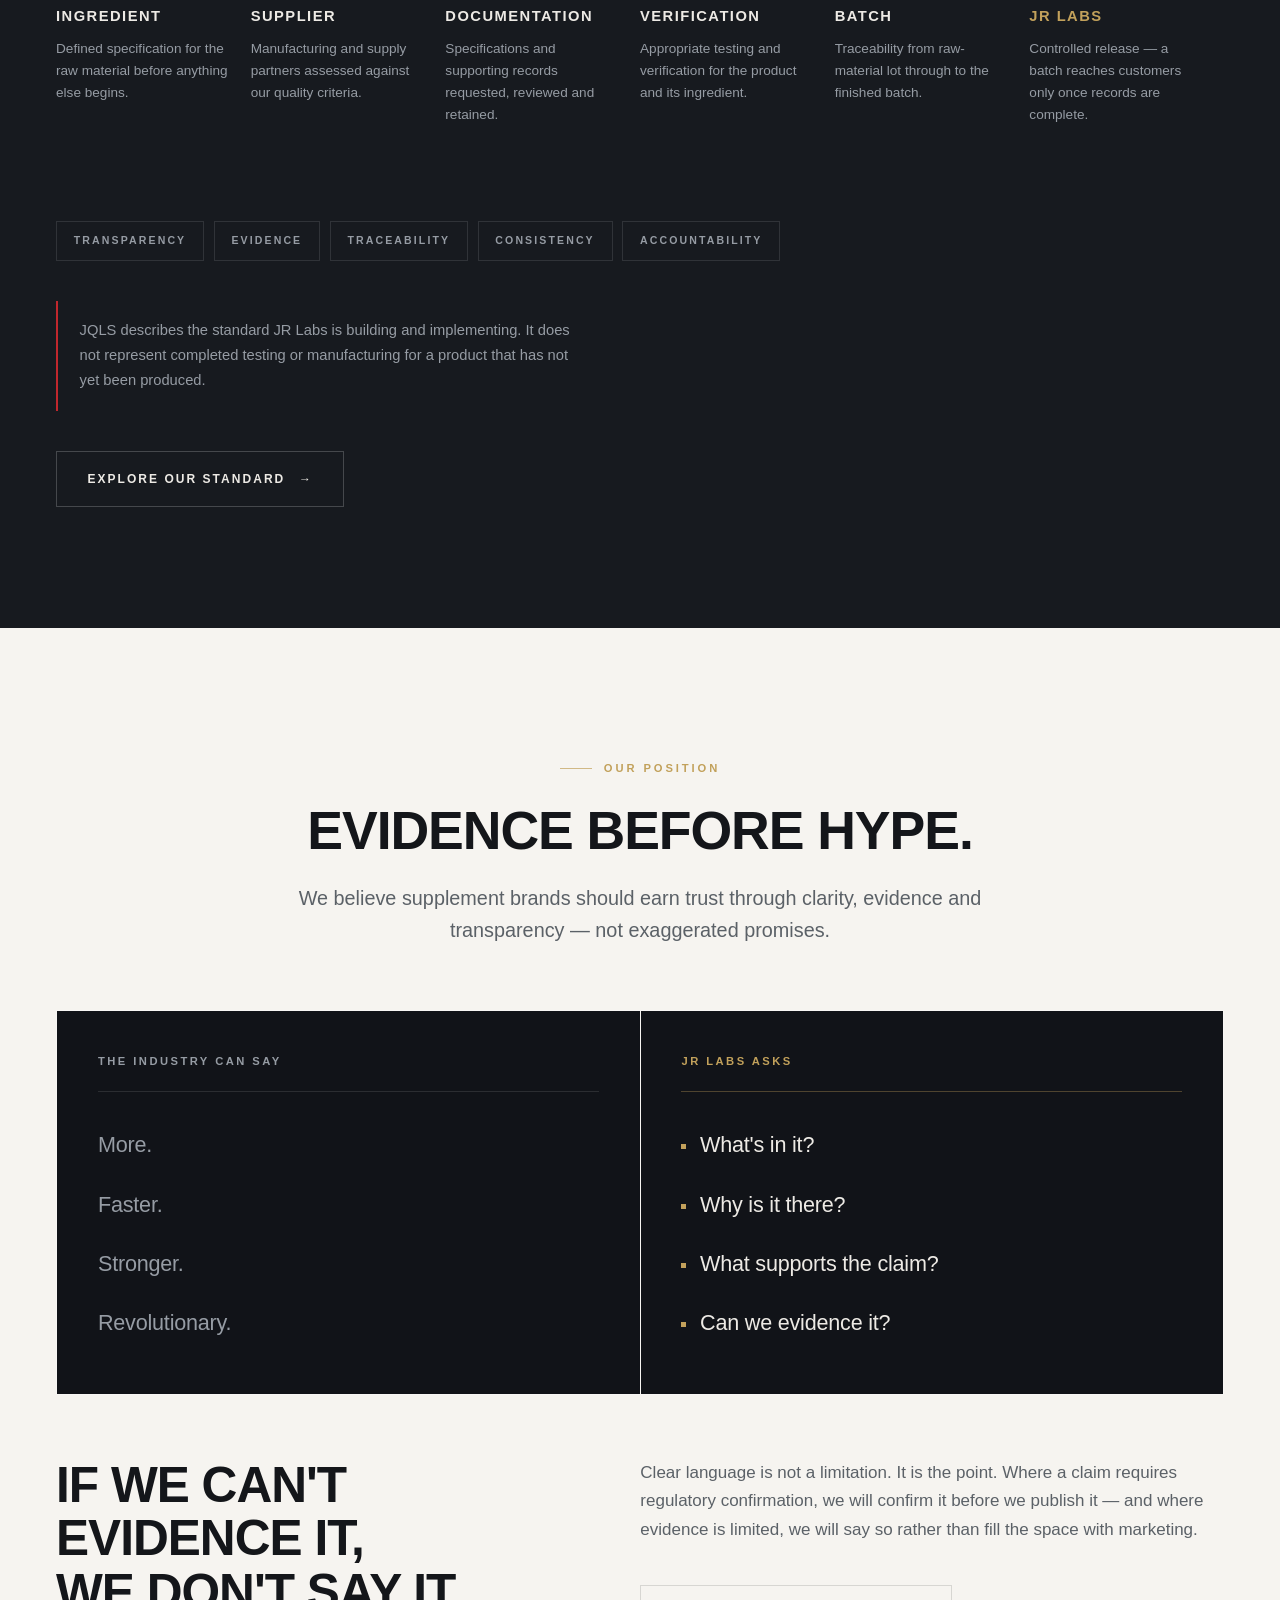
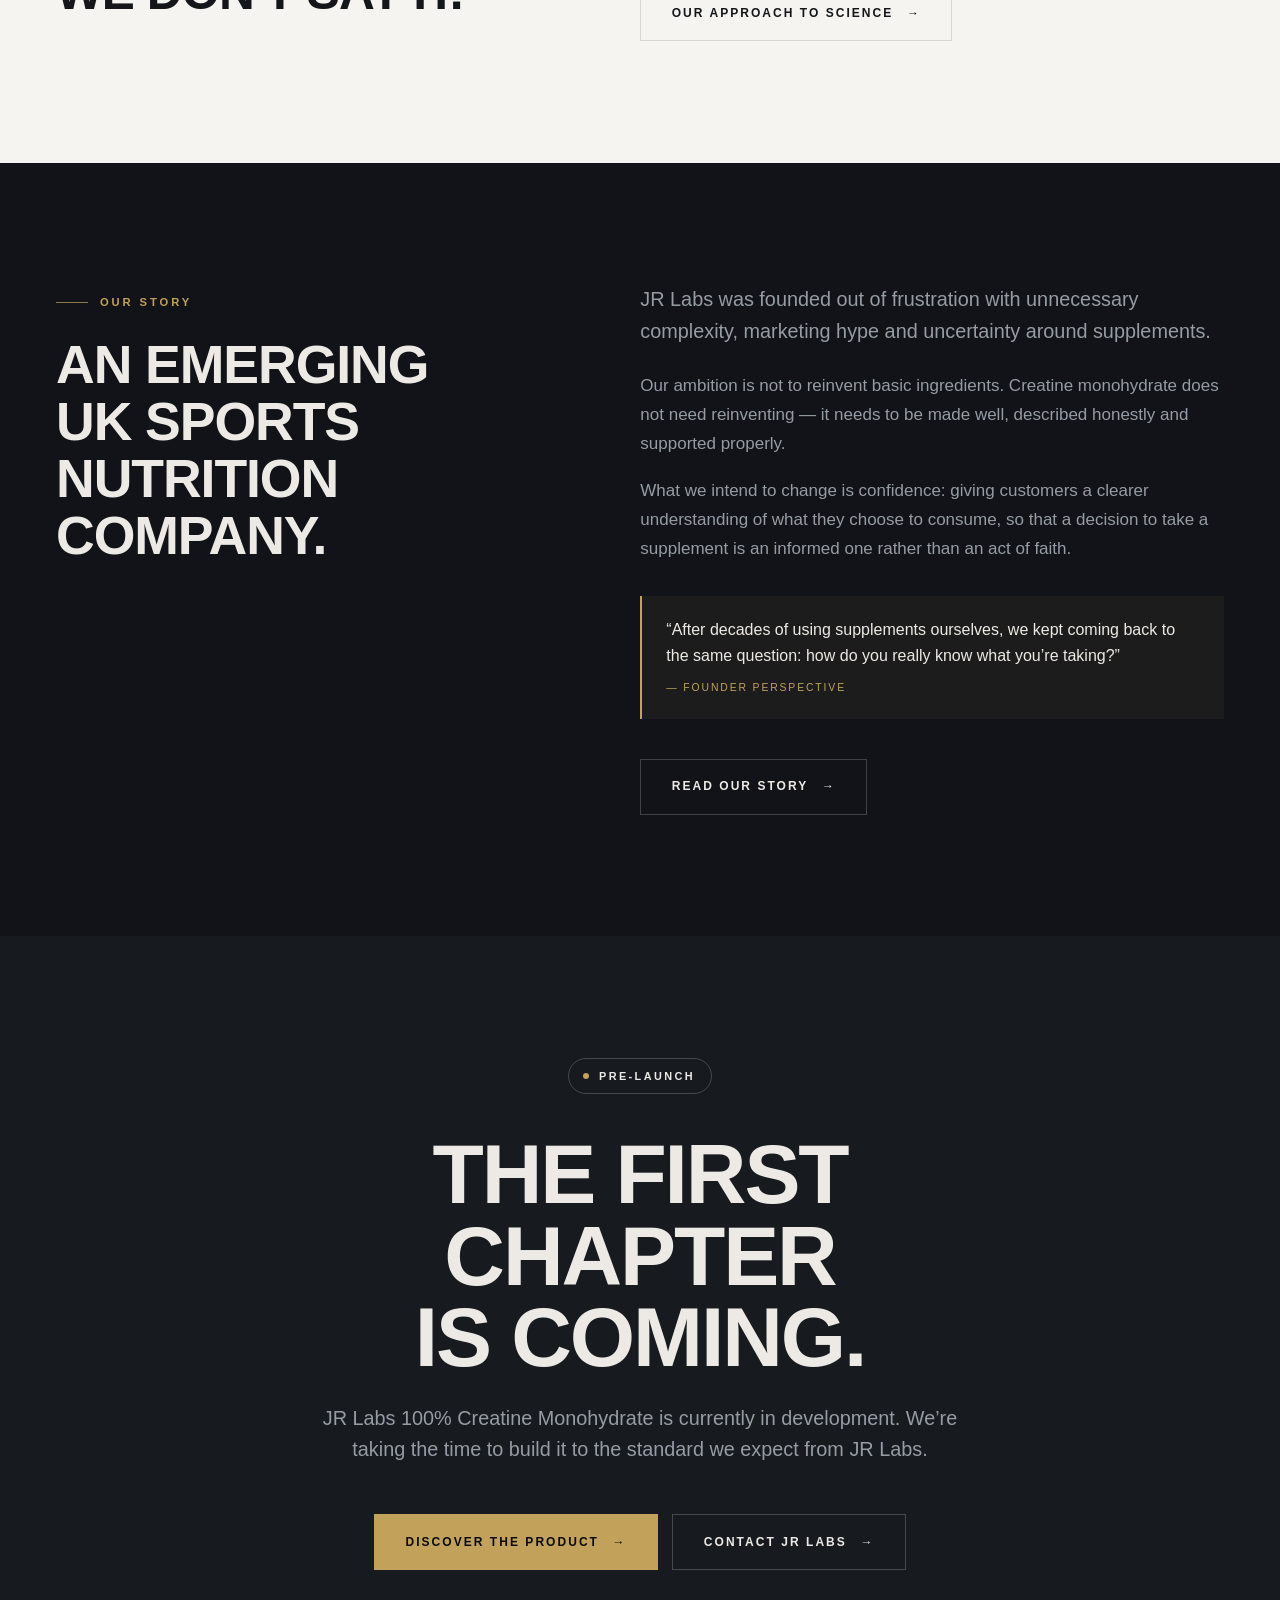
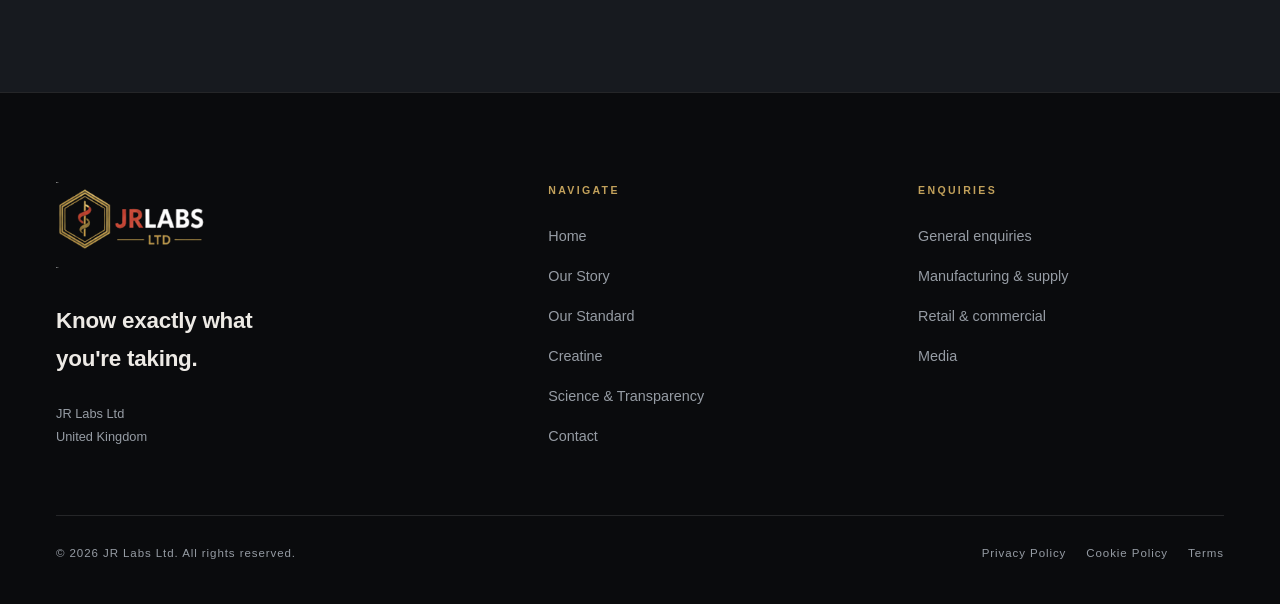
==== commit fe2a5078: "Add files via upload mobile rendering issues" ====
--- a/index.html
+++ b/index.html
@@ -38,6 +38,169 @@
   "foundingLocation": { "@type": "Country", "name": "United Kingdom" }
 }
 </script>
+
+<style>
+/* JR Labs — Homepage mobile product-section fix only */
+@media (max-width: 720px) {
+
+  /* Prevent horizontal overflow on the homepage */
+  body,
+  main,
+  .wrap,
+  .section,
+  .section-dark,
+  .section-light {
+    max-width: 100%;
+    overflow-x: hidden;
+  }
+
+  /* Target the homepage product showcase and stack it vertically */
+  .product-showcase {
+    display: flex !important;
+    flex-direction: column !important;
+    gap: 1.75rem !important;
+    width: 100% !important;
+    max-width: 100% !important;
+  }
+
+  .product-showcase > * {
+    width: 100% !important;
+    max-width: 100% !important;
+    min-width: 0 !important;
+  }
+
+  /* Product image card */
+  .product-showcase .concept {
+    order: 2 !important;
+    width: 100% !important;
+    max-width: 100% !important;
+    min-height: 0 !important;
+    aspect-ratio: auto !important;
+    padding: 0 !important;
+    overflow: hidden !important;
+  }
+
+  .product-showcase .concept img[src$="product-concept.webp"] {
+    display: block !important;
+    width: 100% !important;
+    height: auto !important;
+    max-width: 100% !important;
+    object-fit: contain !important;
+    object-position: center !important;
+  }
+
+  /* Keep the concept label/disclosure readable */
+  .product-showcase .concept-tag {
+    z-index: 2 !important;
+    font-size: .55rem !important;
+    padding: .5rem .75rem !important;
+  }
+
+  .product-showcase .concept-note {
+    position: static !important;
+    display: block !important;
+    padding: .8rem 1rem !important;
+    background: rgba(10,11,13,.96) !important;
+    border-top: 1px solid var(--line-dark) !important;
+    font-size: .56rem !important;
+    line-height: 1.5 !important;
+    letter-spacing: .11em !important;
+    text-align: center !important;
+  }
+
+  /* Product information column */
+  .product-showcase > .reveal,
+  .product-showcase > div:not(.concept) {
+    order: 1 !important;
+    width: 100% !important;
+    max-width: 100% !important;
+    min-width: 0 !important;
+  }
+
+  .product-showcase .h2,
+  .product-showcase h2,
+  .product-showcase h3 {
+    max-width: 100% !important;
+    overflow-wrap: normal !important;
+    word-break: normal !important;
+  }
+
+  .product-showcase .h2 {
+    font-size: clamp(2.25rem, 11vw, 3.4rem) !important;
+    line-height: 1 !important;
+  }
+
+  .product-showcase .lead,
+  .product-showcase p {
+    max-width: 100% !important;
+  }
+
+  /* Specification rows become mobile-friendly */
+  .product-showcase .spec {
+    width: 100% !important;
+    max-width: 100% !important;
+  }
+
+  .product-showcase .spec div {
+    display: grid !important;
+    grid-template-columns: 1fr !important;
+    gap: .4rem !important;
+    align-items: start !important;
+    padding: .95rem 0 !important;
+  }
+
+  .product-showcase .spec dt {
+    font-size: .65rem !important;
+    letter-spacing: .18em !important;
+  }
+
+  .product-showcase .spec dd {
+    margin: 0 !important;
+    width: 100% !important;
+    max-width: 100% !important;
+    text-align: left !important;
+    font-size: 1rem !important;
+    line-height: 1.4 !important;
+    overflow-wrap: anywhere !important;
+  }
+
+  /* Notes and CTA use the full width rather than the desktop right column */
+  .product-showcase .note {
+    width: 100% !important;
+    max-width: none !important;
+    font-size: .95rem !important;
+    line-height: 1.65 !important;
+  }
+
+  .product-showcase .btn-row {
+    width: 100% !important;
+  }
+
+  .product-showcase .btn {
+    width: 100% !important;
+    max-width: 100% !important;
+    white-space: normal !important;
+    line-height: 1.45 !important;
+    padding: 1rem 1.1rem !important;
+  }
+
+  /* Give the homepage sections comfortable phone gutters */
+  .wrap {
+    width: min(100% - 2rem, var(--max)) !important;
+  }
+}
+
+@media (max-width: 420px) {
+  .product-showcase .h2 {
+    font-size: clamp(2rem, 10.8vw, 3rem) !important;
+  }
+
+  .product-showcase .concept-note {
+    font-size: .52rem !important;
+  }
+}
+</style>
+
 </head>
 <body>
 <a class="skip-link" href="#main">Skip to content</a>
